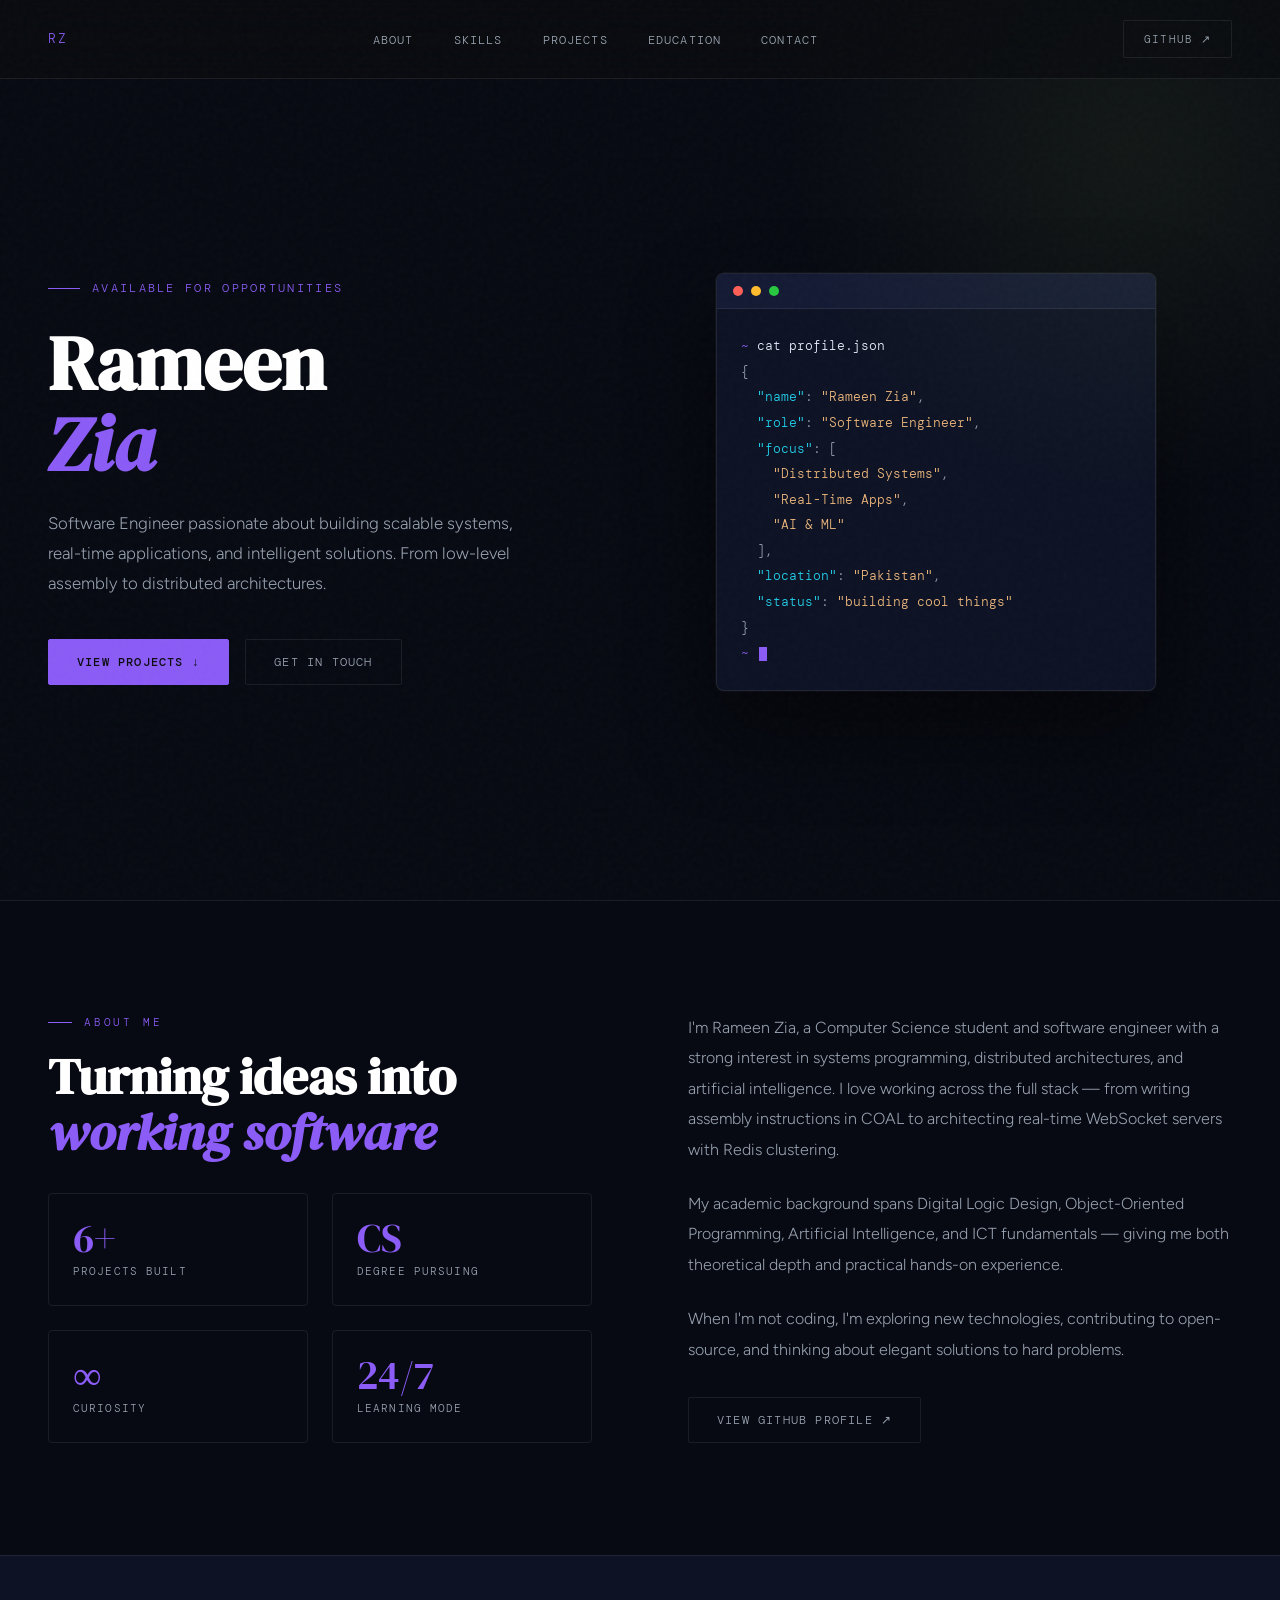
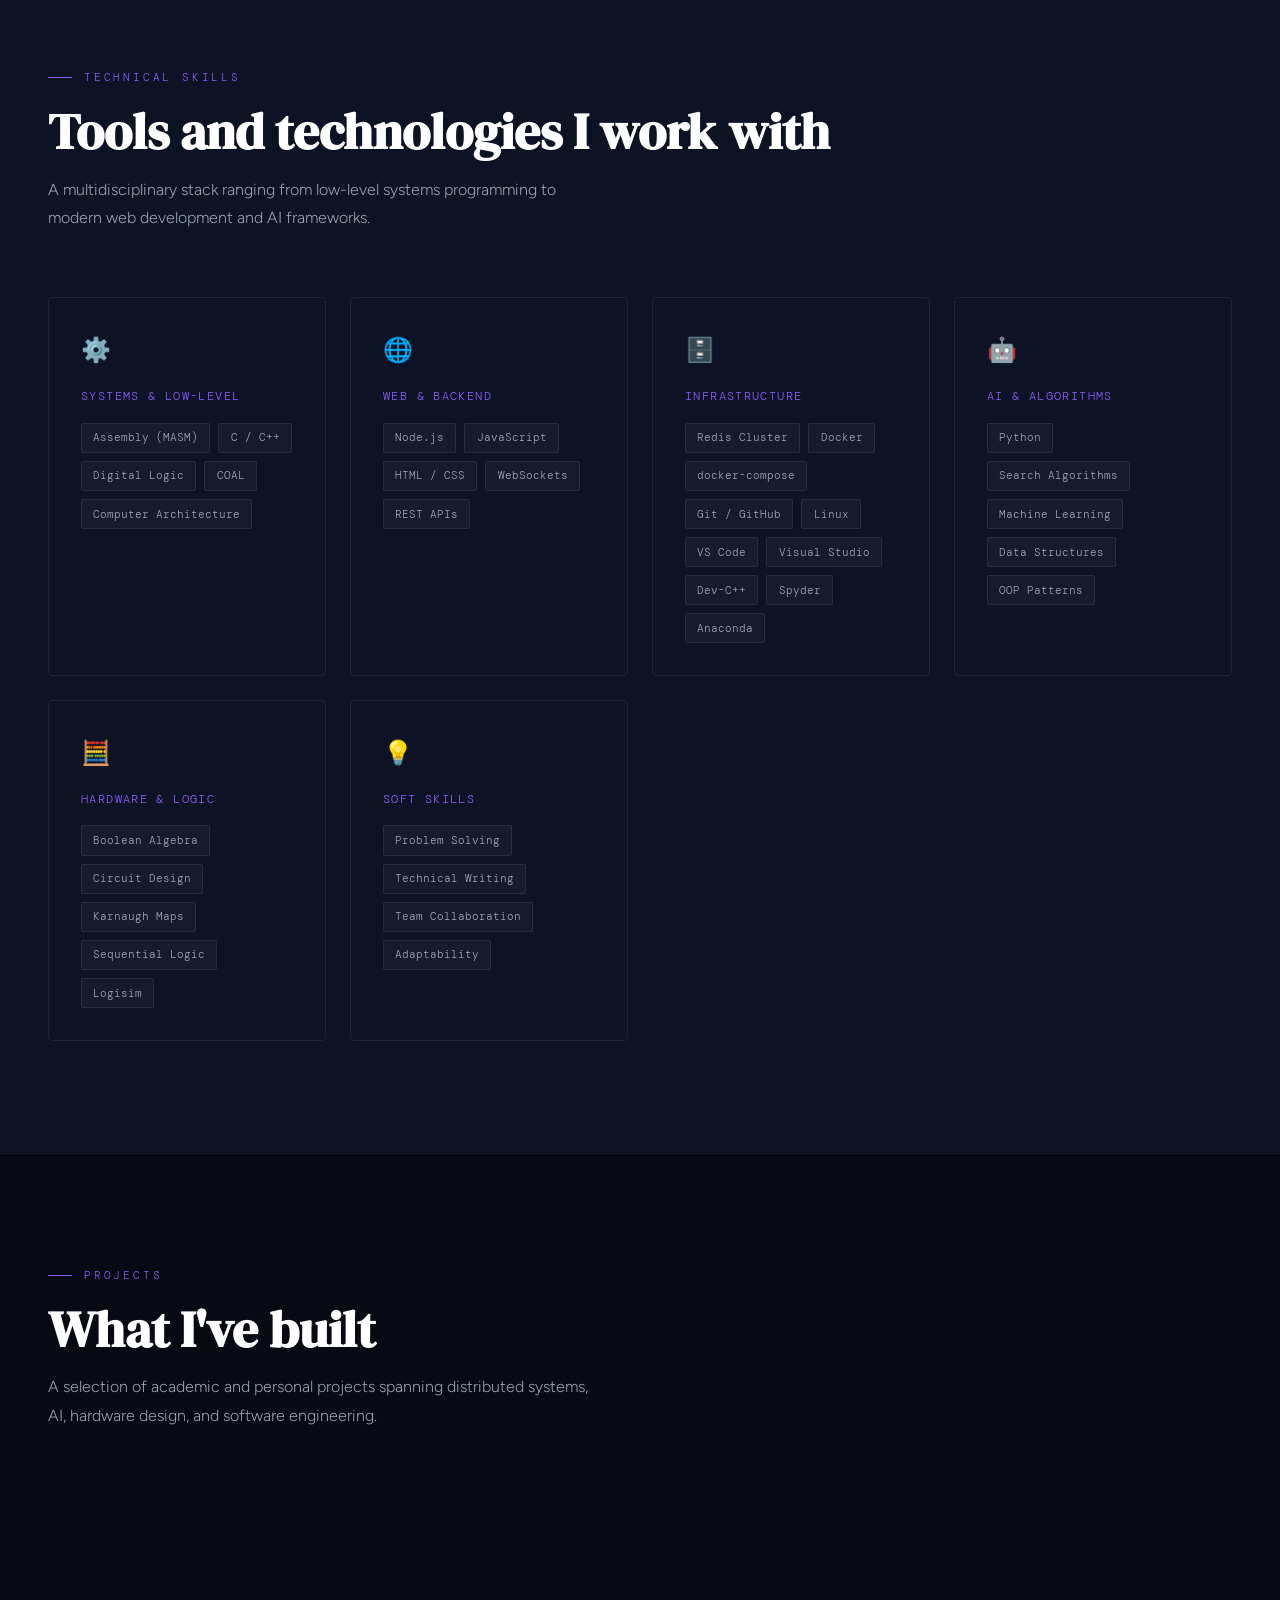
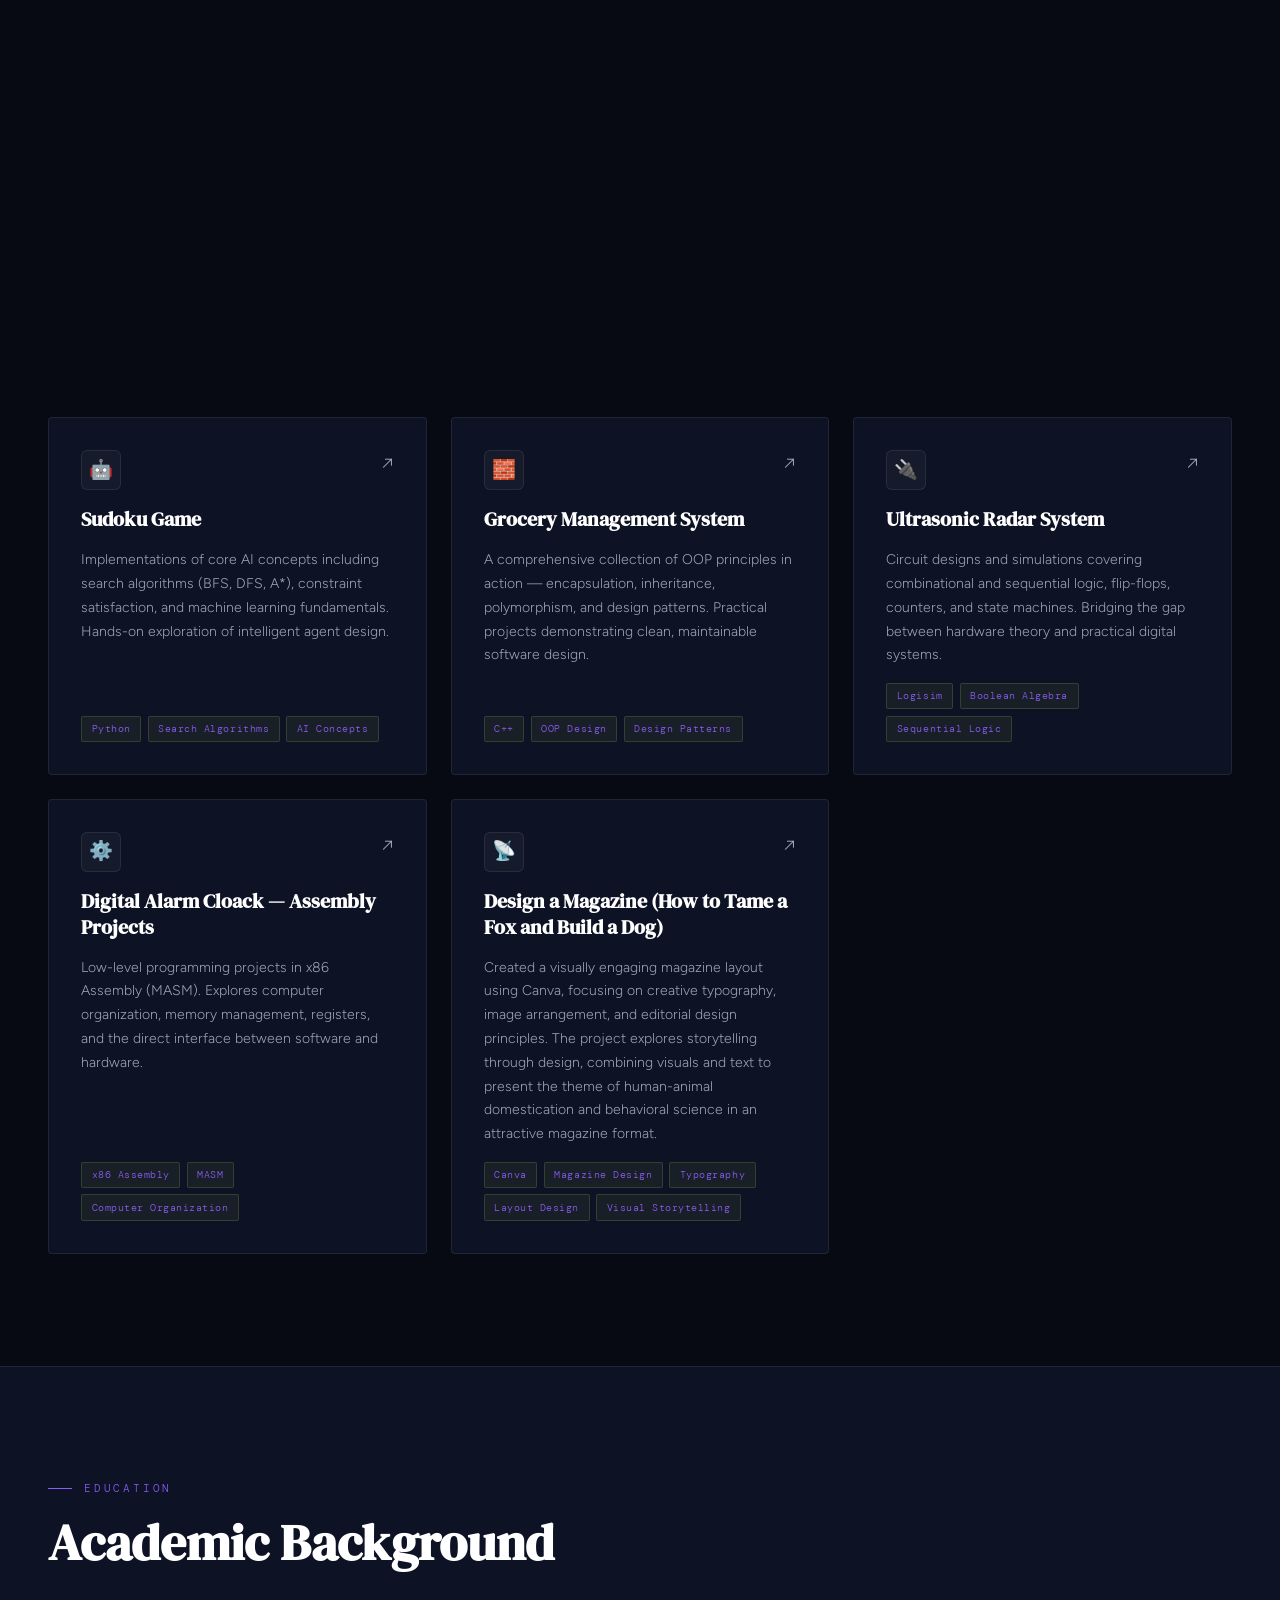
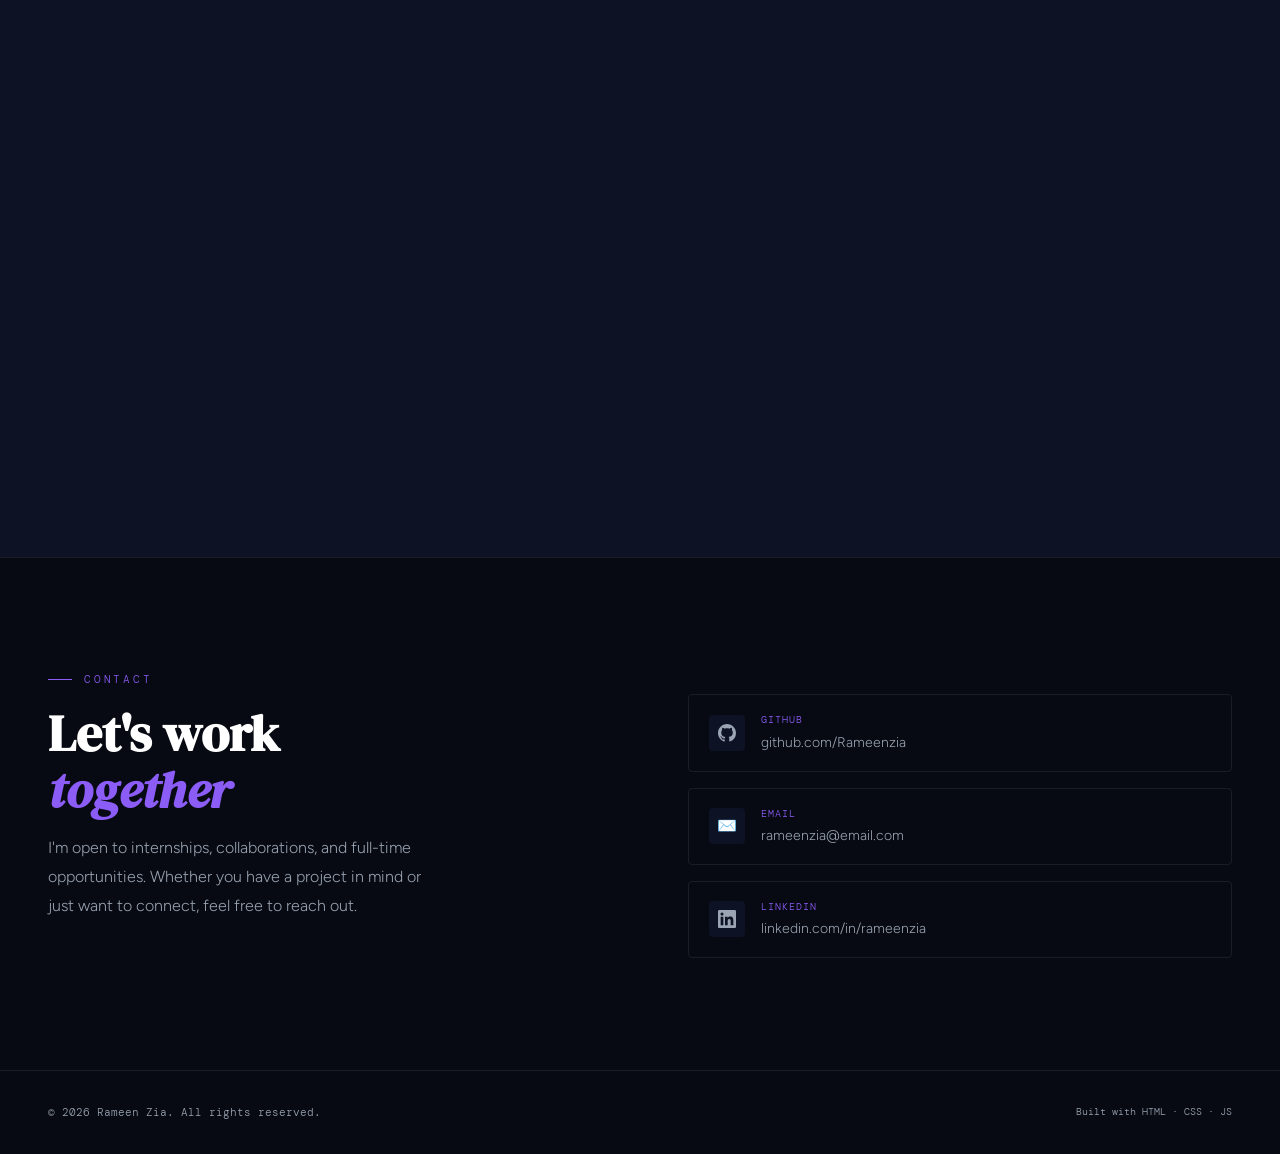
==== index.html @ 2bd16d05 "initial commit" ====
<!DOCTYPE html>
<html lang="en">
<head>
<meta charset="UTF-8" />
<meta name="viewport" content="width=device-width, initial-scale=1.0" />
<title>Rameen Zia — Portfolio</title>
<link rel="preconnect" href="https://fonts.googleapis.com" />
<link href="https://fonts.googleapis.com/css2?family=DM+Serif+Display:ital@0;1&family=DM+Mono:wght@300;400;500&family=Figtree:wght@300;400;500;600&display=swap" rel="stylesheet" />
<link rel="stylesheet" href="style.css" />
</head>
<body>

<!-- NAV -->
<nav>
  <a href="#" class="nav-logo">RZ</a>
  <ul class="nav-links">
    <li><a href="#about">About</a></li>
    <li><a href="#skills">Skills</a></li>
    <li><a href="#projects">Projects</a></li>
    <li><a href="#education">Education</a></li>
    <li><a href="#contact">Contact</a></li>
  </ul>
  <a href="https://github.com/Rameenzia" target="_blank" class="btn btn-ghost" style="padding:0.55rem 1.25rem; font-size:0.68rem;">GitHub ↗</a>
</nav>

<!-- HERO -->
<section class="hero">
  <div class="hero-text fade-in">
    <div class="hero-tag">Available for opportunities</div>
    <h1>Rameen<br /><em>Zia</em></h1>
    <p class="hero-desc">
      Software Engineer passionate about building scalable systems, real-time applications, and intelligent solutions. From low-level assembly to distributed architectures.
    </p>
    <div class="hero-cta">
      <a href="#projects" class="btn btn-primary">View Projects ↓</a>
      <a href="#contact" class="btn btn-ghost">Get in Touch</a>
    </div>
  </div>

  <div class="hero-visual fade-in">
    <div class="terminal">
      <div class="terminal-bar">
        <div class="dot dot-r"></div>
        <div class="dot dot-y"></div>
        <div class="dot dot-g"></div>
      </div>
      <div class="terminal-body">
        <div><span class="t-prompt">~</span> <span class="t-cmd">cat profile.json</span></div>
        <div class="t-out">{</div>
        <div class="t-out">&nbsp;&nbsp;<span class="t-hi">"name"</span>: <span class="t-val">"Rameen Zia"</span>,</div>
        <div class="t-out">&nbsp;&nbsp;<span class="t-hi">"role"</span>: <span class="t-val">"Software Engineer"</span>,</div>
        <div class="t-out">&nbsp;&nbsp;<span class="t-hi">"focus"</span>: [</div>
        <div class="t-out">&nbsp;&nbsp;&nbsp;&nbsp;<span class="t-val">"Distributed Systems"</span>,</div>
        <div class="t-out">&nbsp;&nbsp;&nbsp;&nbsp;<span class="t-val">"Real-Time Apps"</span>,</div>
        <div class="t-out">&nbsp;&nbsp;&nbsp;&nbsp;<span class="t-val">"AI &amp; ML"</span></div>
        <div class="t-out">&nbsp;&nbsp;],</div>
        <div class="t-out">&nbsp;&nbsp;<span class="t-hi">"location"</span>: <span class="t-val">"Pakistan"</span>,</div>
        <div class="t-out">&nbsp;&nbsp;<span class="t-hi">"status"</span>: <span class="t-val">"building cool things"</span></div>
        <div class="t-out">}</div>
        <div><span class="t-prompt">~</span> <span class="cursor"></span></div>
      </div>
    </div>
  </div>
</section>

<!-- ABOUT -->
<section id="about">
  <div class="fade-in">
    <div class="section-label">About Me</div>
    <h2 class="section-title">Turning ideas into<br /><em style="font-style:italic; color:var(--accent)">working software</em></h2>
    <div class="about-stats">
      <div class="stat-card">
        <div class="stat-num">6+</div>
        <div class="stat-label">Projects Built</div>
      </div>
      <div class="stat-card">
        <div class="stat-num">CS</div>
        <div class="stat-label">Degree Pursuing</div>
      </div>
      <div class="stat-card">
        <div class="stat-num">∞</div>
        <div class="stat-label">Curiosity</div>
      </div>
      <div class="stat-card">
        <div class="stat-num">24/7</div>
        <div class="stat-label">Learning Mode</div>
      </div>
    </div>
  </div>

  <div class="about-right fade-in">
    <p>
      I'm Rameen Zia, a Computer Science student and software engineer with a strong interest in systems programming, distributed architectures, and artificial intelligence. I love working across the full stack — from writing assembly instructions in COAL to architecting real-time WebSocket servers with Redis clustering.
    </p>
    <p>
      My academic background spans Digital Logic Design, Object-Oriented Programming, Artificial Intelligence, and ICT fundamentals — giving me both theoretical depth and practical hands-on experience.
    </p>
    <p>
      When I'm not coding, I'm exploring new technologies, contributing to open-source, and thinking about elegant solutions to hard problems.
    </p>
    <a href="https://github.com/Rameenzia" target="_blank" class="btn btn-ghost" style="margin-top:0.5rem;">View GitHub Profile ↗</a>
  </div>
</section>

<!-- SKILLS -->
<section id="skills">
  <div class="section-label fade-in">Technical Skills</div>
  <h2 class="section-title fade-in">Tools and technologies I work with</h2>
  <p class="section-subtitle fade-in">A multidisciplinary stack ranging from low-level systems programming to modern web development and AI frameworks.</p>
  <div class="skills-grid">
    <div class="skill-group fade-in">
      <div class="skill-group-icon">⚙️</div>
      <div class="skill-group-name">Systems &amp; Low-Level</div>
      <div class="skill-tags">
        <span class="tag">Assembly (MASM)</span>
        <span class="tag">C / C++</span>
        <span class="tag">Digital Logic</span>
        <span class="tag">COAL</span>
        <span class="tag">Computer Architecture</span>
      </div>
    </div>
    <div class="skill-group fade-in">
      <div class="skill-group-icon">🌐</div>
      <div class="skill-group-name">Web &amp; Backend</div>
      <div class="skill-tags">
        <span class="tag">Node.js</span>
        <span class="tag">JavaScript</span>
        <span class="tag">HTML / CSS</span>
        <span class="tag">WebSockets</span>
        <span class="tag">REST APIs</span>
      </div>
    </div>
    <div class="skill-group fade-in">
      <div class="skill-group-icon">🗄️</div>
      <div class="skill-group-name">Infrastructure</div>
      <div class="skill-tags">
        <span class="tag">Redis Cluster</span>
        <span class="tag">Docker</span>
        <span class="tag">docker-compose</span>
        <span class="tag">Git / GitHub</span>
        <span class="tag">Linux</span>
        <span class="tag">VS Code</span>
        <span class="tag">Visual Studio</span>
        <span class="tag">Dev-C++</span>
        <span class="tag">Spyder</span>
        <span class="tag">Anaconda</span>
      </div>
    </div>
    <div class="skill-group fade-in">
      <div class="skill-group-icon">🤖</div>
      <div class="skill-group-name">AI &amp; Algorithms</div>
      <div class="skill-tags">
        <span class="tag">Python</span>
        <span class="tag">Search Algorithms</span>
        <span class="tag">Machine Learning</span>
        <span class="tag">Data Structures</span>
        <span class="tag">OOP Patterns</span>
      </div>
    </div>
    <div class="skill-group fade-in">
      <div class="skill-group-icon">🧮</div>
      <div class="skill-group-name">Hardware &amp; Logic</div>
      <div class="skill-tags">
        <span class="tag">Boolean Algebra</span>
        <span class="tag">Circuit Design</span>
        <span class="tag">Karnaugh Maps</span>
        <span class="tag">Sequential Logic</span>
        <span class="tag">Logisim</span>
      </div>
    </div>
    <div class="skill-group fade-in">
      <div class="skill-group-icon">💡</div>
      <div class="skill-group-name">Soft Skills</div>
      <div class="skill-tags">
        <span class="tag">Problem Solving</span>
        <span class="tag">Technical Writing</span>
        <span class="tag">Team Collaboration</span>
        <span class="tag">Adaptability</span>
      </div>
    </div>
  </div>
</section>

<!-- PROJECTS -->
<section id="projects">
  <div class="section-label fade-in">Projects</div>
  <h2 class="section-title fade-in">What I've built</h2>
  <p class="section-subtitle fade-in">A selection of academic and personal projects spanning distributed systems, AI, hardware design, and software engineering.</p>

  <div class="projects-grid">

    <!-- FEATURED -->
    <a class="project-featured fade-in" href="https://github.com/Rameenzia/Real-Time-Chat-Application-using-WebSockets-Redis-Cluster" target="_blank">
      <div class="featured-content">
        <span class="featured-badge">⭐ Featured Project</span>
        <h3 class="featured-title">Real-Time Chat Application</h3>
        <p class="featured-desc">A production-grade chat application leveraging WebSockets for real-time bidirectional communication and a Redis Cluster for horizontal scalability and message pub/sub across distributed nodes. Containerized with Docker Compose for seamless deployment.</p>
        <div class="project-tech" style="margin-top:1rem;">
          <span class="tech-tag">Node.js</span>
          <span class="tech-tag">WebSockets</span>
          <span class="tech-tag">Redis Cluster</span>
          <span class="tech-tag">Docker</span>
          <span class="tech-tag">HTML/CSS/JS</span>
        </div>
        <div style="margin-top:1.5rem; font-family:var(--mono); font-size:0.72rem; color:var(--accent);">View on GitHub ↗</div>
      </div>
      <div class="featured-visual">
        <div class="featured-diagram">
          <div class="fd-node green">Client A</div>
          <div class="fd-arrow">↕ WS</div>
          <div class="fd-node">Node.js Server 1</div>
          <div class="fd-arrow">↔ pub/sub</div>
          <div class="fd-node teal">Redis Cluster</div>
          <div class="fd-arrow">↔ pub/sub</div>
          <div class="fd-node">Node.js Server 2</div>
          <div class="fd-arrow">↕ WS</div>
          <div class="fd-node green">Client B</div>
        </div>
      </div>
    </a>

    <!-- CARD: AI -->
    <a class="project-card fade-in" href="https://github.com/Rameenzia/Artificial-Intelligence" target="_blank">
      <div class="project-header">
        <div class="project-icon">🤖</div>
        <div class="project-arrow">↗</div>
      </div>
      <h3 class="project-title">Sudoku Game</h3>
      <p class="project-desc">Implementations of core AI concepts including search algorithms (BFS, DFS, A*), constraint satisfaction, and machine learning fundamentals. Hands-on exploration of intelligent agent design.</p>
      <div class="project-tech">
        <span class="tech-tag">Python</span>
        <span class="tech-tag">Search Algorithms</span>
        <span class="tech-tag">AI Concepts</span>
      </div>
    </a>

    <!-- CARD: OOP -->
    <a class="project-card fade-in" href="https://github.com/Rameenzia/OOP" target="_blank">
      <div class="project-header">
        <div class="project-icon">🧱</div>
        <div class="project-arrow">↗</div>
      </div>
      <h3 class="project-title">Grocery Management System</h3>
      <p class="project-desc">A comprehensive collection of OOP principles in action — encapsulation, inheritance, polymorphism, and design patterns. Practical projects demonstrating clean, maintainable software design.</p>
      <div class="project-tech">
        <span class="tech-tag">C++</span>
        <span class="tech-tag">OOP Design</span>
        <span class="tech-tag">Design Patterns</span>
      </div>
    </a>

    <!-- CARD: DLD -->
    <a class="project-card fade-in" href="https://github.com/Rameenzia/DLD-Digital-Logic-Design-" target="_blank">
      <div class="project-header">
        <div class="project-icon">🔌</div>
        <div class="project-arrow">↗</div>
      </div>
      <h3 class="project-title">Ultrasonic Radar System</h3>
      <p class="project-desc">Circuit designs and simulations covering combinational and sequential logic, flip-flops, counters, and state machines. Bridging the gap between hardware theory and practical digital systems.</p>
      <div class="project-tech">
        <span class="tech-tag">Logisim</span>
        <span class="tech-tag">Boolean Algebra</span>
        <span class="tech-tag">Sequential Logic</span>
      </div>
    </a>

    <!-- CARD: COAL -->
    <a class="project-card fade-in" href="https://github.com/Rameenzia/COAL" target="_blank">
      <div class="project-header">
        <div class="project-icon">⚙️</div>
        <div class="project-arrow">↗</div>
      </div>
      <h3 class="project-title">Digital Alarm Cloack — Assembly Projects</h3>
      <p class="project-desc">Low-level programming projects in x86 Assembly (MASM). Explores computer organization, memory management, registers, and the direct interface between software and hardware.</p>
      <div class="project-tech">
        <span class="tech-tag">x86 Assembly</span>
        <span class="tech-tag">MASM</span>
        <span class="tech-tag">Computer Organization</span>
      </div>
    </a>

    <!-- CARD: ICT -->
    <a class="project-card fade-in" href="https://github.com/Rameenzia/ICT" target="_blank">
      <div class="project-header">
        <div class="project-icon">📡</div>
        <div class="project-arrow">↗</div>
      </div>
      <h3 class="project-title">Design a Magazine (How to Tame a Fox and Build a Dog)</h3>

<p class="project-desc">
Created a visually engaging magazine layout using Canva, focusing on creative typography, image arrangement, and editorial design principles. The project explores storytelling through design, combining visuals and text to present the theme of human-animal domestication and behavioral science in an attractive magazine format.
</p>

<div class="project-tech">
  <span class="tech-tag">Canva</span>
  <span class="tech-tag">Magazine Design</span>
  <span class="tech-tag">Typography</span>
  <span class="tech-tag">Layout Design</span>
  <span class="tech-tag">Visual Storytelling</span>
</div>
    </a>

  </div>
</section>

<!-- EDUCATION -->
<section id="education">
  <div class="section-label fade-in">Education</div>
  <h2 class="section-title fade-in">Academic Background</h2>
  <p class="section-subtitle fade-in">Building a strong foundation in computer science theory and practice.</p>

  <div class="edu-timeline fade-in">
    <div class="edu-item">
      <div class="edu-date">2023 — Present</div>

<div class="edu-degree">Bachelor of Science in Computer Science</div>

<div class="edu-school">Fatima Jinnah Women University, Rawalpindi, Pakistan</div>

<div class="edu-desc">
Currently pursuing a degree focused on core computer science areas including programming, data structures, algorithms, databases, and software engineering fundamentals.
</div>
    </div>
    <div class="edu-item">
      <div class="edu-date">Certifications &amp; Self-Learning</div>
      <div class="edu-degree">Continuous Learning</div>
      <div class="edu-school">Online Platforms &amp; Open Source</div>
      <div class="edu-desc">
In addition to academic studies, I apply my learning through practical projects in web development, Docker-based applications, and introductory AI/ML concepts. This combination of theory and practice helps me build a strong foundation in software development.      </div>
    </div>
  </div>
</section>

<!-- CONTACT -->
<section id="contact">
  <div class="contact-grid">
    <div class="fade-in">
      <div class="section-label">Contact</div>
      <h2 class="section-title">Let's work<br /><em style="font-style:italic; color:var(--accent)">together</em></h2>
      <p style="color:var(--muted); line-height:1.8; margin-top:1rem; max-width:400px;">
        I'm open to internships, collaborations, and full-time opportunities. Whether you have a project in mind or just want to connect, feel free to reach out.
      </p>
    </div>
    <div class="fade-in">
      <div class="contact-links">
        <a href="https://github.com/Rameenzia" target="_blank" class="contact-link">
          <div class="contact-link-icon">
            <svg width="18" height="18" viewBox="0 0 24 24" fill="currentColor"><path d="M12 0C5.37 0 0 5.37 0 12c0 5.31 3.435 9.795 8.205 11.385.6.105.825-.255.825-.57 0-.285-.015-1.23-.015-2.235-3.015.555-3.795-.735-4.035-1.41-.135-.345-.72-1.41-1.23-1.695-.42-.225-1.02-.78-.015-.795.945-.015 1.62.87 1.845 1.23 1.08 1.815 2.805 1.305 3.495.99.105-.78.42-1.305.765-1.605-2.67-.3-5.46-1.335-5.46-5.925 0-1.305.465-2.385 1.23-3.225-.12-.3-.54-1.53.12-3.18 0 0 1.005-.315 3.3 1.23.96-.27 1.98-.405 3-.405s2.04.135 3 .405c2.295-1.56 3.3-1.23 3.3-1.23.66 1.65.24 2.88.12 3.18.765.84 1.23 1.905 1.23 3.225 0 4.605-2.805 5.625-5.475 5.925.435.375.81 1.095.81 2.22 0 1.605-.015 2.895-.015 3.3 0 .315.225.69.825.57A12.02 12.02 0 0024 12c0-6.63-5.37-12-12-12z"/></svg>
          </div>
          <div>
            <div class="contact-link-label">GitHub</div>
            <div>github.com/Rameenzia</div>
          </div>
        </a>
        <a href="mailto:rameenzia509@email.com" class="contact-link">
          <div class="contact-link-icon">✉️</div>
          <div>
            <div class="contact-link-label">Email</div>
            <div>rameenzia@email.com</div>
          </div>
        </a>
        <a href="https://linkedin.com/in/rameenzia" target="_blank" class="contact-link">
          <div class="contact-link-icon">
            <svg width="18" height="18" viewBox="0 0 24 24" fill="currentColor"><path d="M20.447 20.452h-3.554v-5.569c0-1.328-.027-3.037-1.852-3.037-1.853 0-2.136 1.445-2.136 2.939v5.667H9.351V9h3.414v1.561h.046c.477-.9 1.637-1.85 3.37-1.85 3.601 0 4.267 2.37 4.267 5.455v6.286zM5.337 7.433a2.062 2.062 0 01-2.063-2.065 2.064 2.064 0 112.063 2.065zm1.782 13.019H3.555V9h3.564v11.452zM22.225 0H1.771C.792 0 0 .774 0 1.729v20.542C0 23.227.792 24 1.771 24h20.451C23.2 24 24 23.227 24 22.271V1.729C24 .774 23.2 0 22.222 0h.003z"/></svg>
          </div>
          <div>
            <div class="contact-link-label">LinkedIn</div>
            <div>linkedin.com/in/rameenzia</div>
          </div>
        </a>
      </div>
    </div>
  </div>
</section>

<!-- FOOTER -->
<footer>
  <div>© 2026 Rameen Zia. All rights reserved.</div>
  <div style="font-family:var(--mono); font-size:0.65rem; color:var(--muted);">Built with HTML · CSS · JS</div>
</footer>

<script src="script.js"></script>
</body>
</html>
---- style.css ----
*, *::before, *::after { box-sizing: border-box; margin: 0; padding: 0; }

:root {
  --bg: #070A12;
  --bg2: #0D1224;
  --bg3: #141A33;
  --line: rgba(255,255,255,0.08);
  --accent: #8B5CF6;
  --accent2: #22D3EE;
  --text: #EAF0FF;
  --muted: #9AA4B2;
  --serif: 'DM Serif Display', Georgia, serif;
  --mono: 'DM Mono', monospace;
  --sans: 'Figtree', sans-serif;
}

html { scroll-behavior: smooth; }

body {
  background: var(--bg);
  color: var(--text);
  font-family: var(--sans);
  font-weight: 300;
  line-height: 1.7;
  overflow-x: hidden;
}

/* ── NOISE OVERLAY ── */
body::before {
  content: '';
  position: fixed;
  inset: 0;
  background-image: url("data:image/svg+xml,%3Csvg viewBox='0 0 200 200' xmlns='http://www.w3.org/2000/svg'%3E%3Cfilter id='n'%3E%3CfeTurbulence type='fractalNoise' baseFrequency='0.9' numOctaves='4' stitchTiles='stitch'/%3E%3C/filter%3E%3Crect width='100%25' height='100%25' filter='url(%23n)' opacity='1'/%3E%3C/svg%3E");
  opacity: 0.025;
  pointer-events: none;
  z-index: 9999;
}

/* ── NAV ── */
nav {
  position: fixed;
  top: 0; left: 0; right: 0;
  z-index: 100;
  display: flex;
  align-items: center;
  justify-content: space-between;
  padding: 1.25rem 3rem;
  border-bottom: 1px solid var(--line);
  backdrop-filter: blur(20px);
  background: rgba(11,12,15,0.7);
}

.nav-logo {
  font-family: var(--mono);
  font-size: 0.8rem;
  color: var(--accent);
  letter-spacing: 0.15em;
  text-transform: uppercase;
  text-decoration: none;
}

.nav-links {
  display: flex;
  gap: 2.5rem;
  list-style: none;
}

.nav-links a {
  font-family: var(--mono);
  font-size: 0.72rem;
  color: var(--muted);
  text-decoration: none;
  letter-spacing: 0.1em;
  text-transform: uppercase;
  transition: color 0.2s;
}

.nav-links a:hover { color: var(--text); }

/* ── HERO ── */
.hero {
  min-height: 100vh;
  display: grid;
  grid-template-columns: 1fr 1fr;
  align-items: center;
  padding: 8rem 3rem 4rem;
  position: relative;
  overflow: hidden;
}

.hero::after {
  content: '';
  position: absolute;
  top: -200px; right: -200px;
  width: 700px; height: 700px;
  background: radial-gradient(circle, rgba(200,245,90,0.06) 0%, transparent 70%);
  pointer-events: none;
}

.hero-text { position: relative; z-index: 1; }

.hero-tag {
  font-family: var(--mono);
  font-size: 0.72rem;
  color: var(--accent);
  letter-spacing: 0.2em;
  text-transform: uppercase;
  margin-bottom: 1.5rem;
  display: flex;
  align-items: center;
  gap: 0.75rem;
}

.hero-tag::before {
  content: '';
  display: inline-block;
  width: 2rem;
  height: 1px;
  background: var(--accent);
}

.hero h1 {
  font-family: var(--serif);
  font-size: clamp(3rem, 6vw, 5.5rem);
  line-height: 1.05;
  color: #fff;
  margin-bottom: 1.5rem;
}

.hero h1 em {
  font-style: italic;
  color: var(--accent);
}

.hero-desc {
  font-size: 1.05rem;
  color: var(--muted);
  max-width: 480px;
  margin-bottom: 2.5rem;
  line-height: 1.8;
}

.hero-cta {
  display: flex;
  gap: 1rem;
  flex-wrap: wrap;
}

.btn {
  display: inline-flex;
  align-items: center;
  gap: 0.5rem;
  padding: 0.75rem 1.75rem;
  border-radius: 2px;
  font-family: var(--mono);
  font-size: 0.75rem;
  letter-spacing: 0.1em;
  text-transform: uppercase;
  text-decoration: none;
  transition: all 0.2s;
  cursor: pointer;
}

.btn-primary {
  background: var(--accent);
  color: #0b0c0f;
  border: 1px solid var(--accent);
  font-weight: 500;
}

.btn-primary:hover {
  background: transparent;
  color: var(--accent);
}

.btn-ghost {
  background: transparent;
  color: var(--muted);
  border: 1px solid var(--line);
}

.btn-ghost:hover {
  border-color: var(--muted);
  color: var(--text);
}

.hero-visual {
  display: flex;
  justify-content: center;
  align-items: center;
  position: relative;
}

/* Terminal */
.terminal {
  width: 100%;
  max-width: 440px;
  background: var(--bg2);
  border: 1px solid var(--line);
  border-radius: 8px;
  overflow: hidden;
  box-shadow: 0 40px 80px rgba(0,0,0,0.5), 0 0 0 1px rgba(255,255,255,0.04);
}

.terminal-bar {
  background: var(--bg3);
  padding: 0.75rem 1rem;
  display: flex;
  align-items: center;
  gap: 0.5rem;
  border-bottom: 1px solid var(--line);
}

.dot { width: 10px; height: 10px; border-radius: 50%; }
.dot-r { background: #ff5f57; }
.dot-y { background: #febc2e; }
.dot-g { background: #28c840; }

.terminal-body {
  padding: 1.5rem;
  font-family: var(--mono);
  font-size: 0.8rem;
  line-height: 2;
}

.t-prompt { color: var(--accent); }
.t-cmd { color: var(--text); }
.t-out { color: var(--muted); }
.t-hi { color: var(--accent2); }
.t-val { color: #f0b97d; }

.cursor {
  display: inline-block;
  width: 8px;
  height: 14px;
  background: var(--accent);
  animation: blink 1s step-end infinite;
  vertical-align: middle;
  margin-left: 2px;
}

@keyframes blink { 0%,100%{opacity:1} 50%{opacity:0} }

/* ── SECTIONS ── */
section { padding: 7rem 3rem; }

.section-label {
  font-family: var(--mono);
  font-size: 0.7rem;
  color: var(--accent);
  letter-spacing: 0.25em;
  text-transform: uppercase;
  margin-bottom: 1rem;
  display: flex;
  align-items: center;
  gap: 0.75rem;
}

.section-label::before {
  content: '';
  display: inline-block;
  width: 1.5rem;
  height: 1px;
  background: var(--accent);
}

.section-title {
  font-family: var(--serif);
  font-size: clamp(2rem, 4vw, 3.2rem);
  color: #fff;
  line-height: 1.1;
  margin-bottom: 1rem;
}

.section-subtitle {
  color: var(--muted);
  max-width: 560px;
  font-size: 1rem;
  line-height: 1.8;
  margin-bottom: 4rem;
}

.divider { width: 100%; height: 1px; background: var(--line); }

/* ── ABOUT ── */
#about {
  display: grid;
  grid-template-columns: 1fr 1fr;
  gap: 6rem;
  align-items: start;
  border-top: 1px solid var(--line);
}

.about-stats {
  display: grid;
  grid-template-columns: 1fr 1fr;
  gap: 1.5rem;
  margin-top: 2rem;
}

.stat-card {
  border: 1px solid var(--line);
  padding: 1.5rem;
  border-radius: 4px;
}

.stat-num {
  font-family: var(--serif);
  font-size: 2.5rem;
  color: var(--accent);
  line-height: 1;
  margin-bottom: 0.25rem;
}

.stat-label {
  font-family: var(--mono);
  font-size: 0.7rem;
  color: var(--muted);
  letter-spacing: 0.1em;
  text-transform: uppercase;
}

.about-right p {
  color: var(--muted);
  line-height: 1.9;
  margin-bottom: 1.5rem;
}

/* ── SKILLS ── */
#skills { border-top: 1px solid var(--line); background: var(--bg2); }

.skills-grid {
  display: grid;
  grid-template-columns: repeat(auto-fit, minmax(260px, 1fr));
  gap: 1.5rem;
}

.skill-group {
  border: 1px solid var(--line);
  border-radius: 4px;
  padding: 2rem;
  transition: border-color 0.2s;
}

.skill-group:hover { border-color: rgba(200,245,90,0.3); }

.skill-group-icon { font-size: 1.5rem; margin-bottom: 1rem; }

.skill-group-name {
  font-family: var(--mono);
  font-size: 0.72rem;
  color: var(--accent);
  letter-spacing: 0.12em;
  text-transform: uppercase;
  margin-bottom: 1rem;
}

.skill-tags { display: flex; flex-wrap: wrap; gap: 0.5rem; }

.tag {
  font-family: var(--mono);
  font-size: 0.68rem;
  padding: 0.3rem 0.7rem;
  border-radius: 2px;
  background: rgba(255,255,255,0.04);
  border: 1px solid var(--line);
  color: var(--muted);
}

/* ── PROJECTS ── */
#projects { border-top: 1px solid var(--line); }

.projects-grid {
  display: grid;
  grid-template-columns: repeat(auto-fill, minmax(340px, 1fr));
  gap: 1.5rem;
}

.project-card {
  background: var(--bg2);
  border: 1px solid var(--line);
  border-radius: 4px;
  padding: 2rem;
  text-decoration: none;
  display: flex;
  flex-direction: column;
  gap: 1rem;
  transition: all 0.25s;
  position: relative;
  overflow: hidden;
}

.project-card::before {
  content: '';
  position: absolute;
  inset: 0;
  background: linear-gradient(135deg, rgba(200,245,90,0.04) 0%, transparent 60%);
  opacity: 0;
  transition: opacity 0.25s;
}

.project-card:hover { border-color: rgba(200,245,90,0.25); transform: translateY(-3px); }
.project-card:hover::before { opacity: 1; }

.project-header {
  display: flex;
  justify-content: space-between;
  align-items: flex-start;
}

.project-icon {
  width: 40px; height: 40px;
  border-radius: 6px;
  display: flex;
  align-items: center;
  justify-content: center;
  font-size: 1.2rem;
  background: rgba(255,255,255,0.04);
  border: 1px solid var(--line);
}

.project-arrow {
  font-size: 1.1rem;
  color: var(--muted);
  transition: color 0.2s, transform 0.2s;
}

.project-card:hover .project-arrow {
  color: var(--accent);
  transform: translate(2px, -2px);
}

.project-title {
  font-family: var(--serif);
  font-size: 1.25rem;
  color: #fff;
  line-height: 1.3;
}

.project-desc {
  font-size: 0.875rem;
  color: var(--muted);
  line-height: 1.7;
  flex: 1;
}

.project-tech {
  display: flex;
  flex-wrap: wrap;
  gap: 0.4rem;
  margin-top: auto;
}

.tech-tag {
  font-family: var(--mono);
  font-size: 0.65rem;
  padding: 0.2rem 0.6rem;
  background: rgba(200,245,90,0.06);
  border: 1px solid rgba(200,245,90,0.15);
  color: var(--accent);
  border-radius: 2px;
  letter-spacing: 0.05em;
}

/* ── FEATURED PROJECT ── */
.project-featured {
  grid-column: 1 / -1;
  grid-row: 1;
  display: grid;
  grid-template-columns: 1fr 1fr;
  gap: 0;
  background: var(--bg2);
  border: 1px solid rgba(200,245,90,0.2);
  border-radius: 4px;
  overflow: hidden;
  text-decoration: none;
  transition: all 0.25s;
  position: relative;
}

.project-featured:hover { border-color: rgba(200,245,90,0.4); transform: translateY(-2px); }

.featured-content {
  padding: 3rem;
  display: flex;
  flex-direction: column;
  gap: 1rem;
}

.featured-badge {
  font-family: var(--mono);
  font-size: 0.65rem;
  color: var(--accent);
  letter-spacing: 0.2em;
  text-transform: uppercase;
  background: rgba(200,245,90,0.08);
  border: 1px solid rgba(200,245,90,0.2);
  padding: 0.25rem 0.75rem;
  border-radius: 2px;
  display: inline-block;
  align-self: flex-start;
}

.featured-title {
  font-family: var(--serif);
  font-size: 2rem;
  color: #fff;
  line-height: 1.2;
}

.featured-desc {
  color: var(--muted);
  line-height: 1.8;
  font-size: 0.95rem;
}

.featured-visual {
  background: var(--bg3);
  border-left: 1px solid var(--line);
  display: flex;
  align-items: center;
  justify-content: center;
  padding: 3rem;
  font-family: var(--mono);
  font-size: 0.78rem;
  color: var(--muted);
  line-height: 2;
}

.featured-diagram { width: 100%; }

.fd-node {
  background: var(--bg2);
  border: 1px solid var(--line);
  border-radius: 4px;
  padding: 0.5rem 1rem;
  text-align: center;
  margin: 0.5rem auto;
  width: fit-content;
  font-family: var(--mono);
  font-size: 0.72rem;
}

.fd-node.green { border-color: rgba(200,245,90,0.4); color: var(--accent); }
.fd-node.teal { border-color: rgba(90,245,192,0.4); color: var(--accent2); }

.fd-arrow { text-align: center; color: var(--muted); font-size: 0.9rem; }

.fd-row { display: flex; justify-content: center; gap: 1rem; }

/* ── EDUCATION ── */
#education { border-top: 1px solid var(--line); background: var(--bg2); }

.edu-timeline { position: relative; padding-left: 2rem; }

.edu-timeline::before {
  content: '';
  position: absolute;
  left: 0; top: 0.5rem; bottom: 0;
  width: 1px;
  background: var(--line);
}

.edu-item { position: relative; margin-bottom: 3rem; }

.edu-item::before {
  content: '';
  position: absolute;
  left: -2.35rem;
  top: 0.4rem;
  width: 8px; height: 8px;
  border-radius: 50%;
  background: var(--accent);
  border: 2px solid var(--bg2);
}

.edu-date {
  font-family: var(--mono);
  font-size: 0.68rem;
  color: var(--muted);
  letter-spacing: 0.1em;
  margin-bottom: 0.5rem;
}

.edu-degree {
  font-family: var(--serif);
  font-size: 1.35rem;
  color: #fff;
  margin-bottom: 0.25rem;
}

.edu-school { color: var(--accent); font-size: 0.9rem; margin-bottom: 0.5rem; }

.edu-desc { color: var(--muted); font-size: 0.875rem; line-height: 1.7; }

/* ── CONTACT ── */
#contact { border-top: 1px solid var(--line); }

.contact-grid {
  display: grid;
  grid-template-columns: 1fr 1fr;
  gap: 6rem;
  align-items: start;
}

.contact-links {
  display: flex;
  flex-direction: column;
  gap: 1rem;
  margin-top: 1.5rem;
}

.contact-link {
  display: flex;
  align-items: center;
  gap: 1rem;
  padding: 1rem 1.25rem;
  border: 1px solid var(--line);
  border-radius: 4px;
  text-decoration: none;
  color: var(--muted);
  font-size: 0.875rem;
  transition: all 0.2s;
}

.contact-link:hover {
  border-color: rgba(200,245,90,0.3);
  color: var(--text);
  background: rgba(200,245,90,0.03);
}

.contact-link-icon {
  width: 36px; height: 36px;
  border-radius: 4px;
  background: var(--bg2);
  display: flex;
  align-items: center;
  justify-content: center;
  font-size: 1rem;
  flex-shrink: 0;
}

.contact-link-label {
  font-family: var(--mono);
  font-size: 0.65rem;
  color: var(--accent);
  letter-spacing: 0.1em;
  text-transform: uppercase;
  margin-bottom: 0.1rem;
}

/* ── FOOTER ── */
footer {
  padding: 2rem 3rem;
  border-top: 1px solid var(--line);
  display: flex;
  justify-content: space-between;
  align-items: center;
  font-family: var(--mono);
  font-size: 0.7rem;
  color: var(--muted);
}

/* ── FADE IN ── */
.fade-in {
  opacity: 0;
  transform: translateY(20px);
  transition: opacity 0.7s ease, transform 0.7s ease;
}

.fade-in.visible {
  opacity: 1;
  transform: none;
}

/* ── RESPONSIVE ── */
@media (max-width: 900px) {
  nav { padding: 1rem 1.5rem; }
  .nav-links { gap: 1.5rem; }
  .hero { grid-template-columns: 1fr; padding: 7rem 1.5rem 4rem; }
  .hero-visual { display: none; }
  section { padding: 5rem 1.5rem; }
  #about { grid-template-columns: 1fr; gap: 3rem; }
  .contact-grid { grid-template-columns: 1fr; gap: 3rem; }
  .project-featured { grid-template-columns: 1fr; }
  .featured-visual { display: none; }
  footer { flex-direction: column; gap: 0.5rem; text-align: center; }
}

@media (max-width: 600px) {
  .nav-links { display: none; }
  .projects-grid { grid-template-columns: 1fr; }
  .about-stats { grid-template-columns: 1fr 1fr; }
}
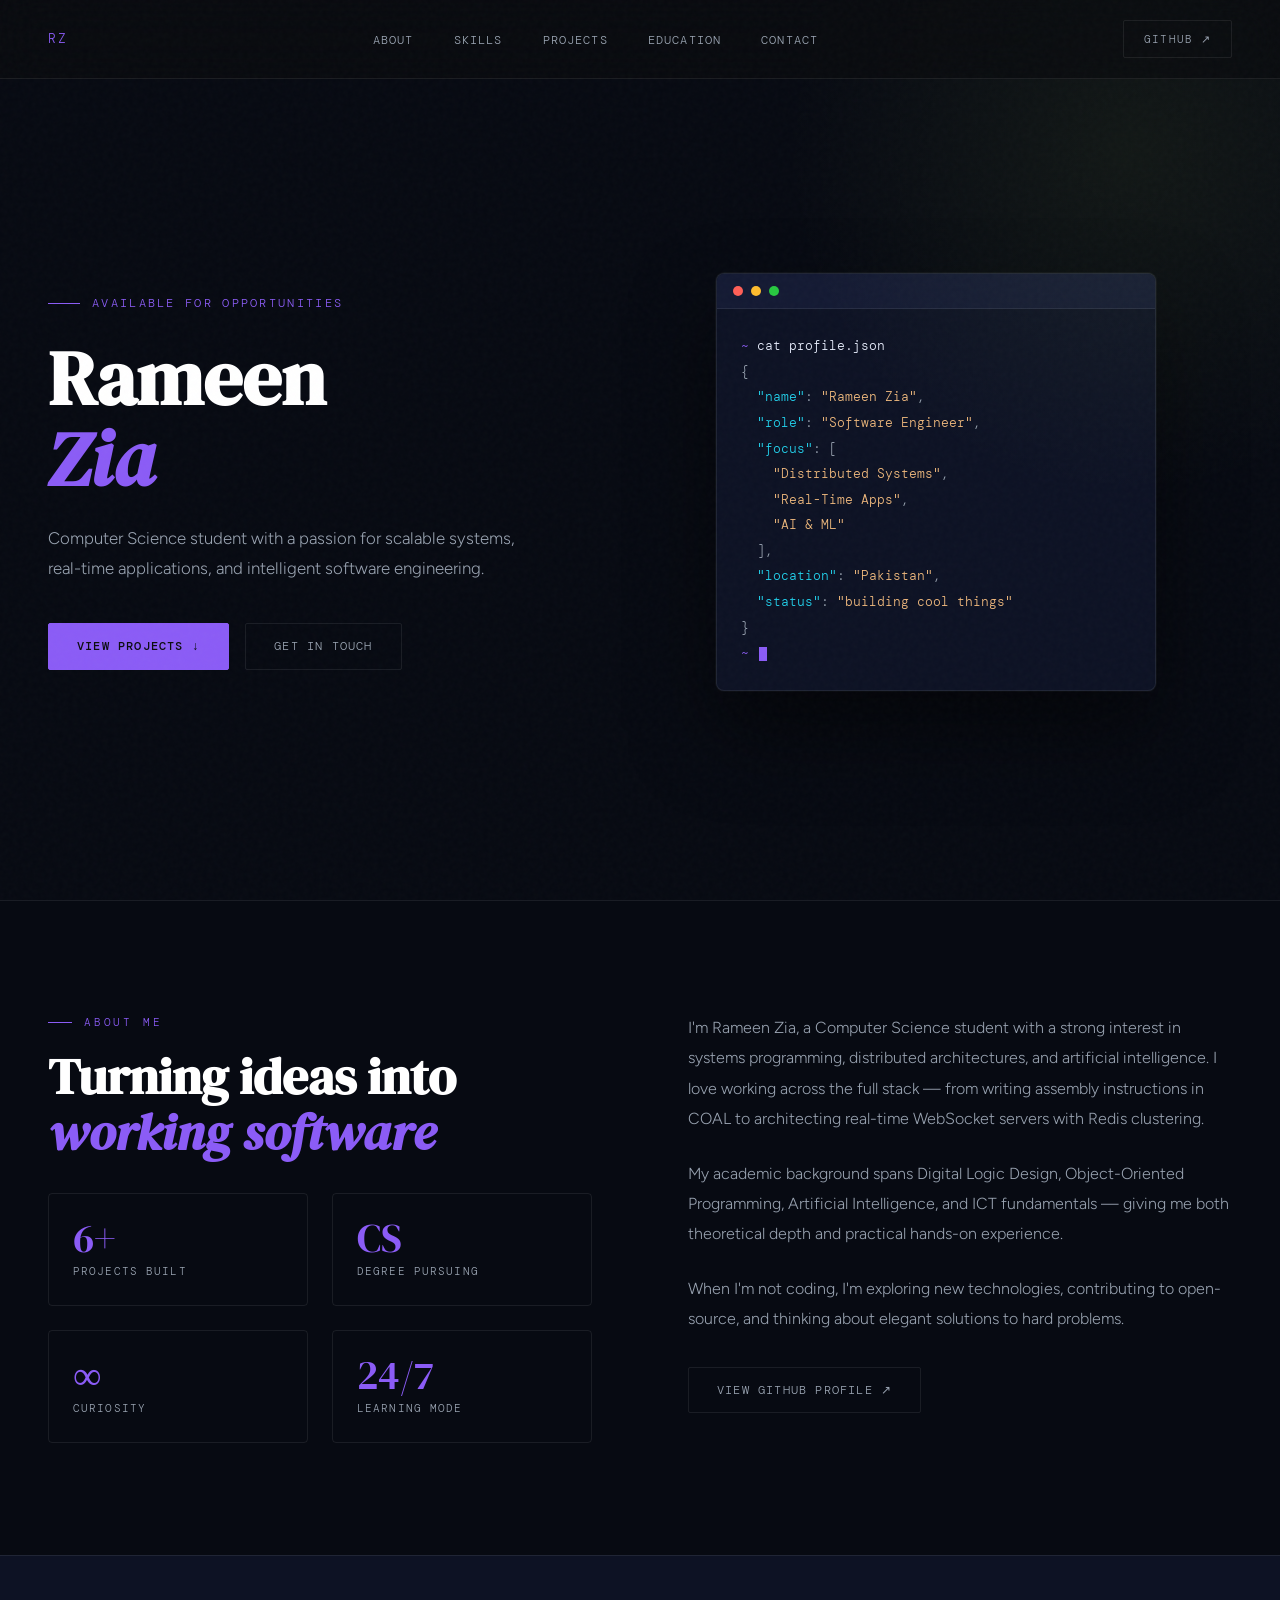
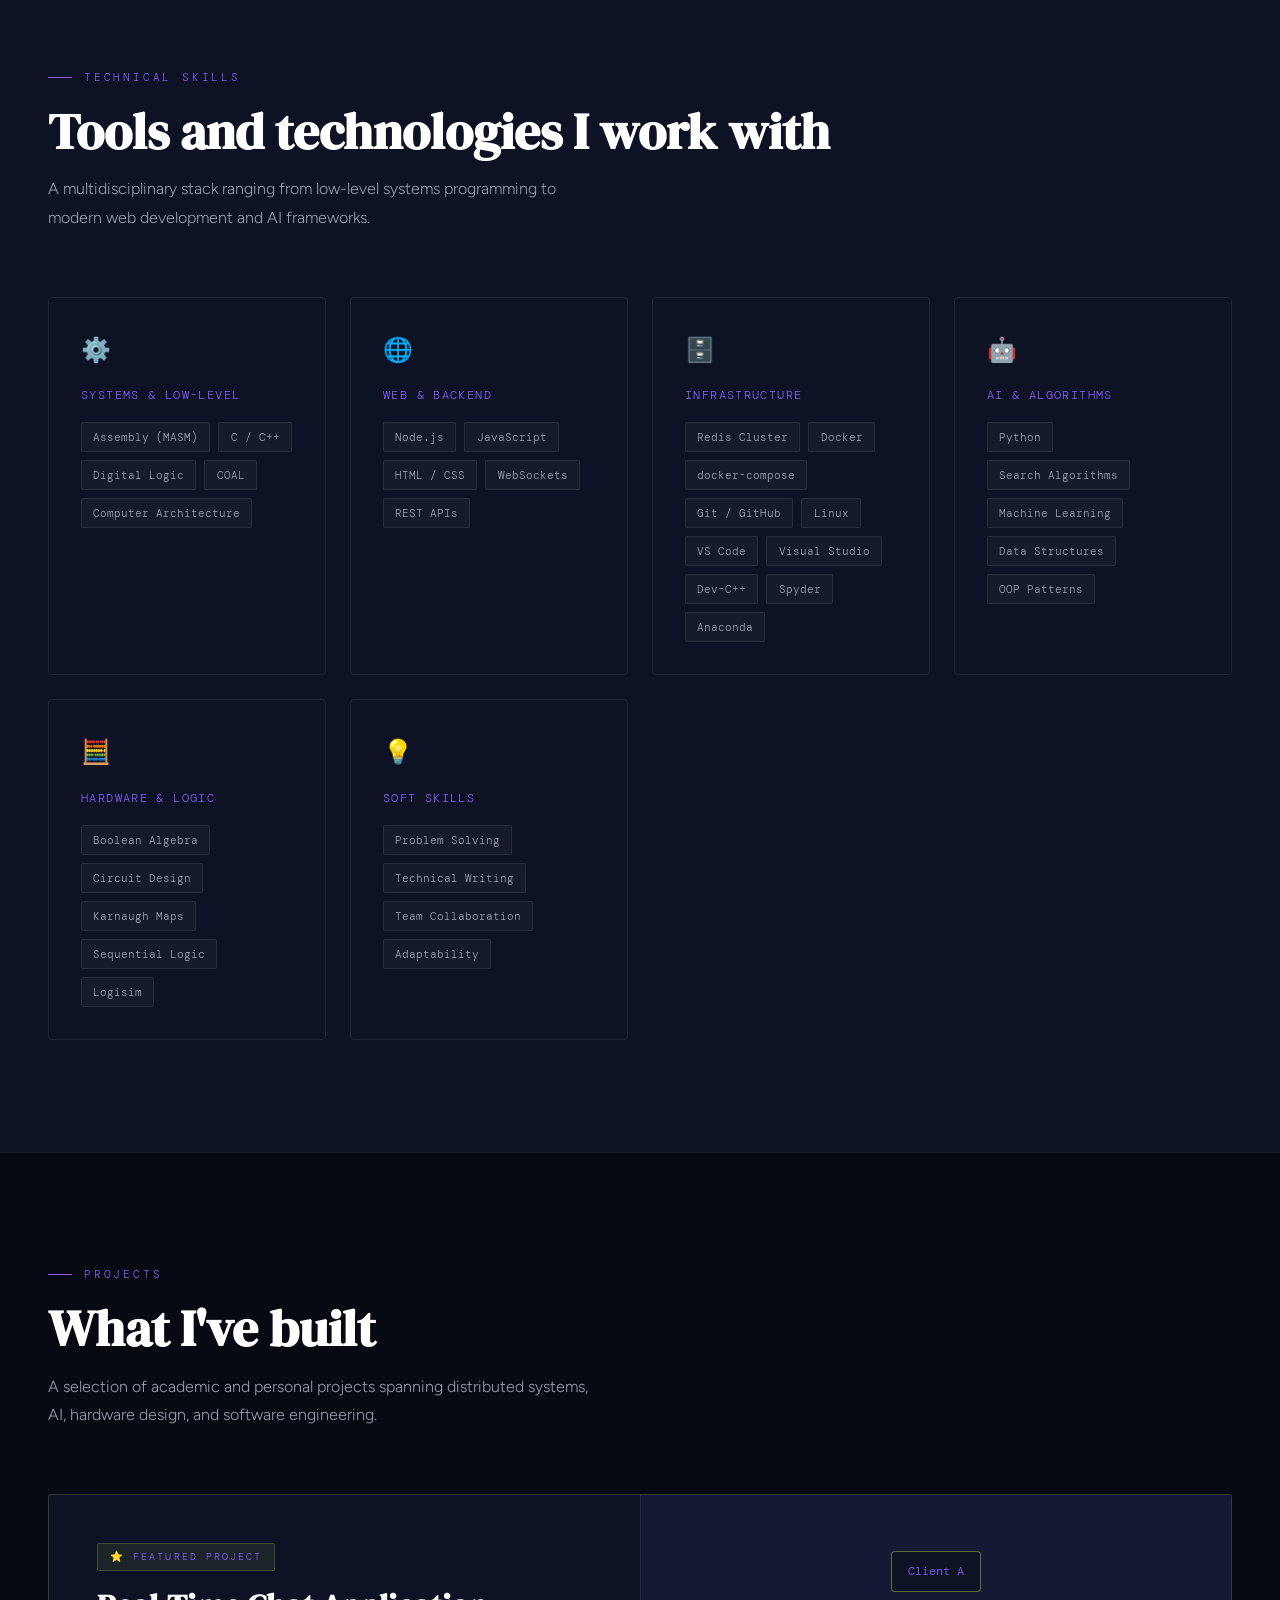
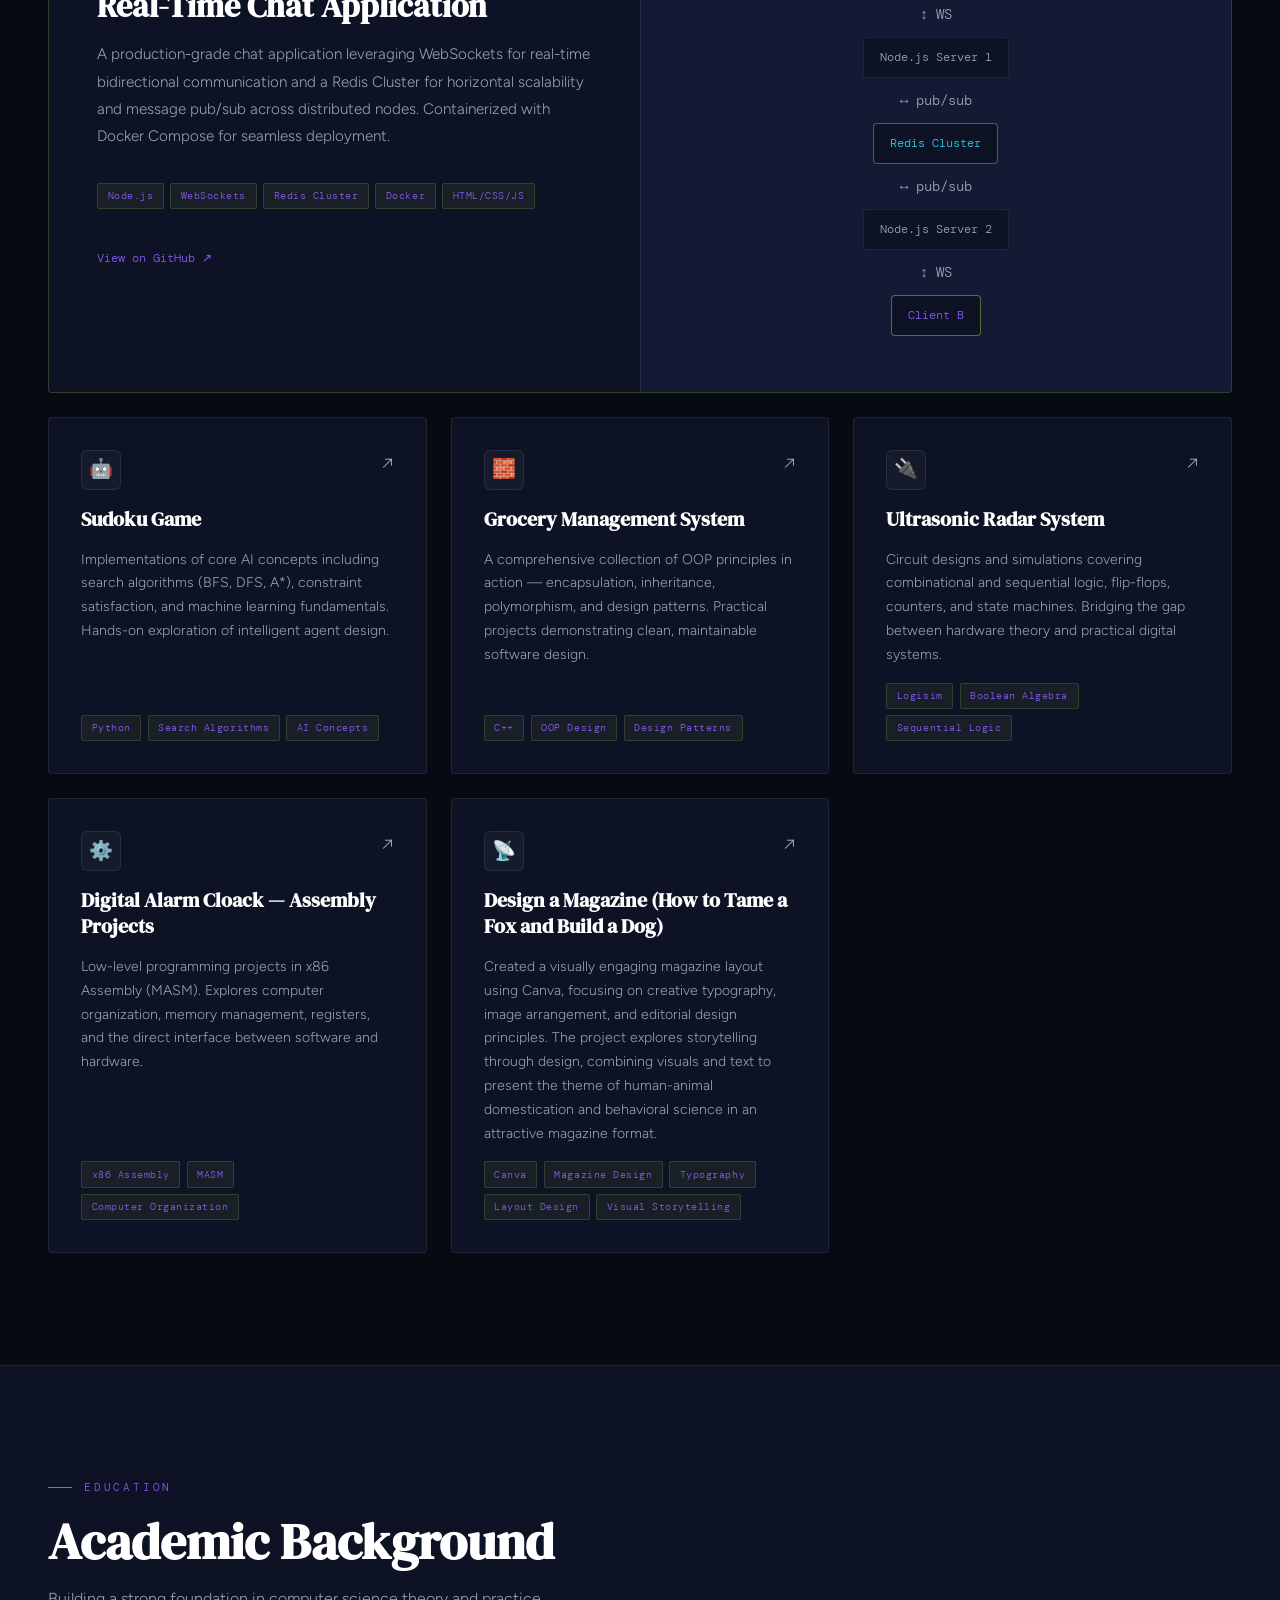
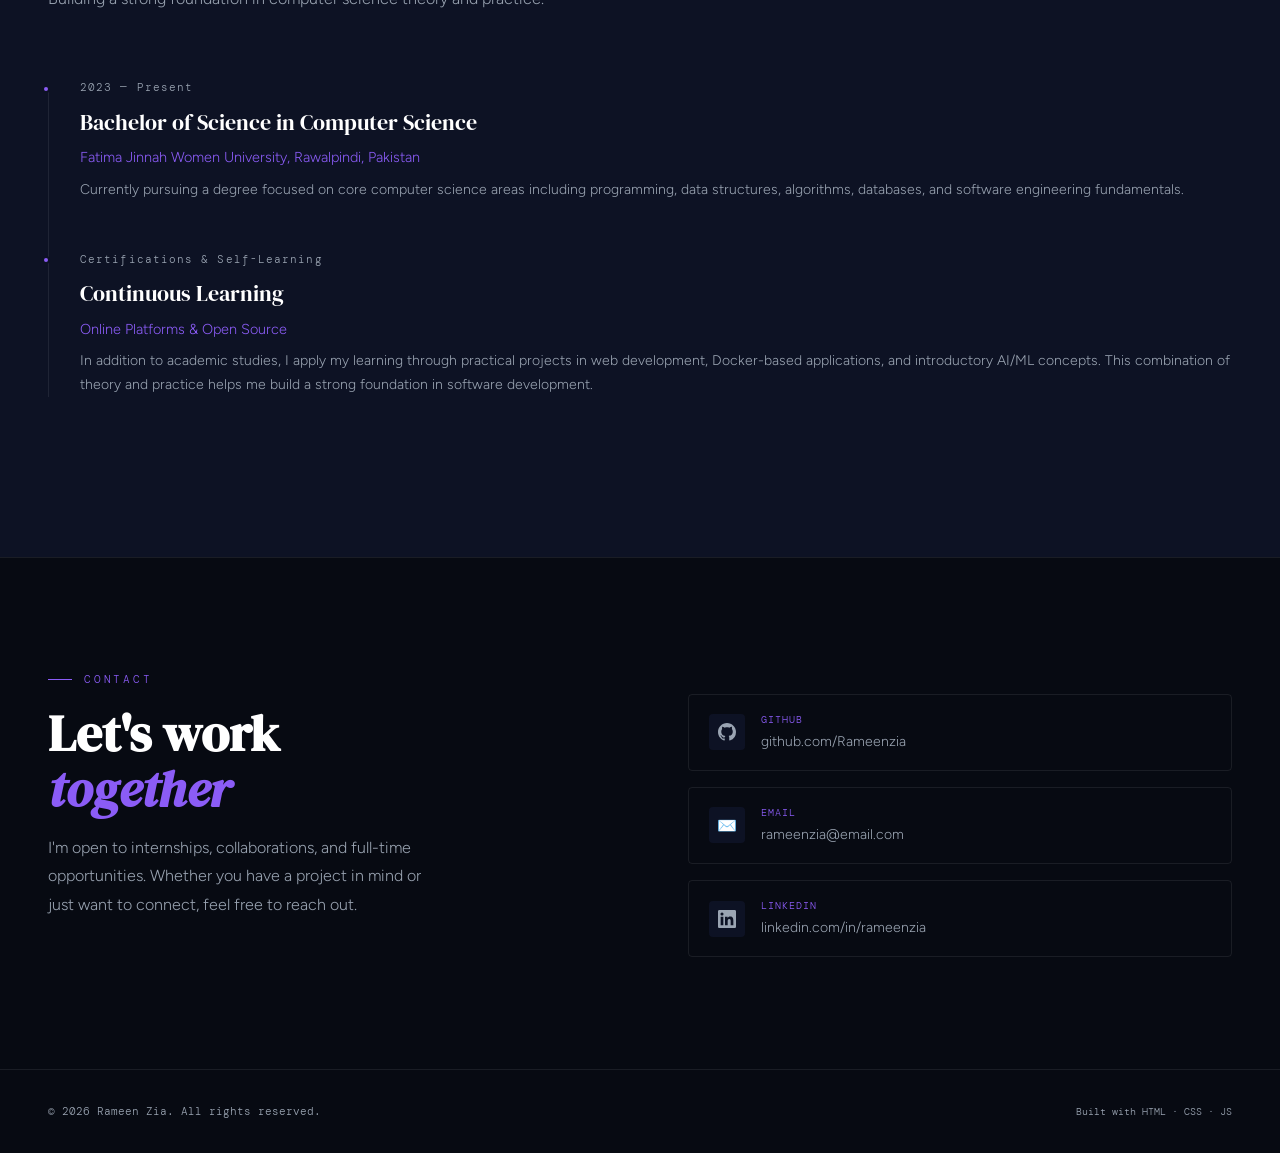
==== commit 0b5f4520: "Update index.html" ====
--- a/index.html
+++ b/index.html
@@ -29,7 +29,7 @@
     <div class="hero-tag">Available for opportunities</div>
     <h1>Rameen<br /><em>Zia</em></h1>
     <p class="hero-desc">
-      Software Engineer passionate about building scalable systems, real-time applications, and intelligent solutions. From low-level assembly to distributed architectures.
+      Computer Science student with a passion for scalable systems, real-time applications, and intelligent software engineering.
     </p>
     <div class="hero-cta">
       <a href="#projects" class="btn btn-primary">View Projects ↓</a>
@@ -90,7 +90,7 @@
 
   <div class="about-right fade-in">
     <p>
-      I'm Rameen Zia, a Computer Science student and software engineer with a strong interest in systems programming, distributed architectures, and artificial intelligence. I love working across the full stack — from writing assembly instructions in COAL to architecting real-time WebSocket servers with Redis clustering.
+      I'm Rameen Zia, a Computer Science student with a strong interest in systems programming, distributed architectures, and artificial intelligence. I love working across the full stack — from writing assembly instructions in COAL to architecting real-time WebSocket servers with Redis clustering.
     </p>
     <p>
       My academic background spans Digital Logic Design, Object-Oriented Programming, Artificial Intelligence, and ICT fundamentals — giving me both theoretical depth and practical hands-on experience.
@@ -381,4 +381,4 @@
 
 <script src="script.js"></script>
 </body>
-</html>+</html>
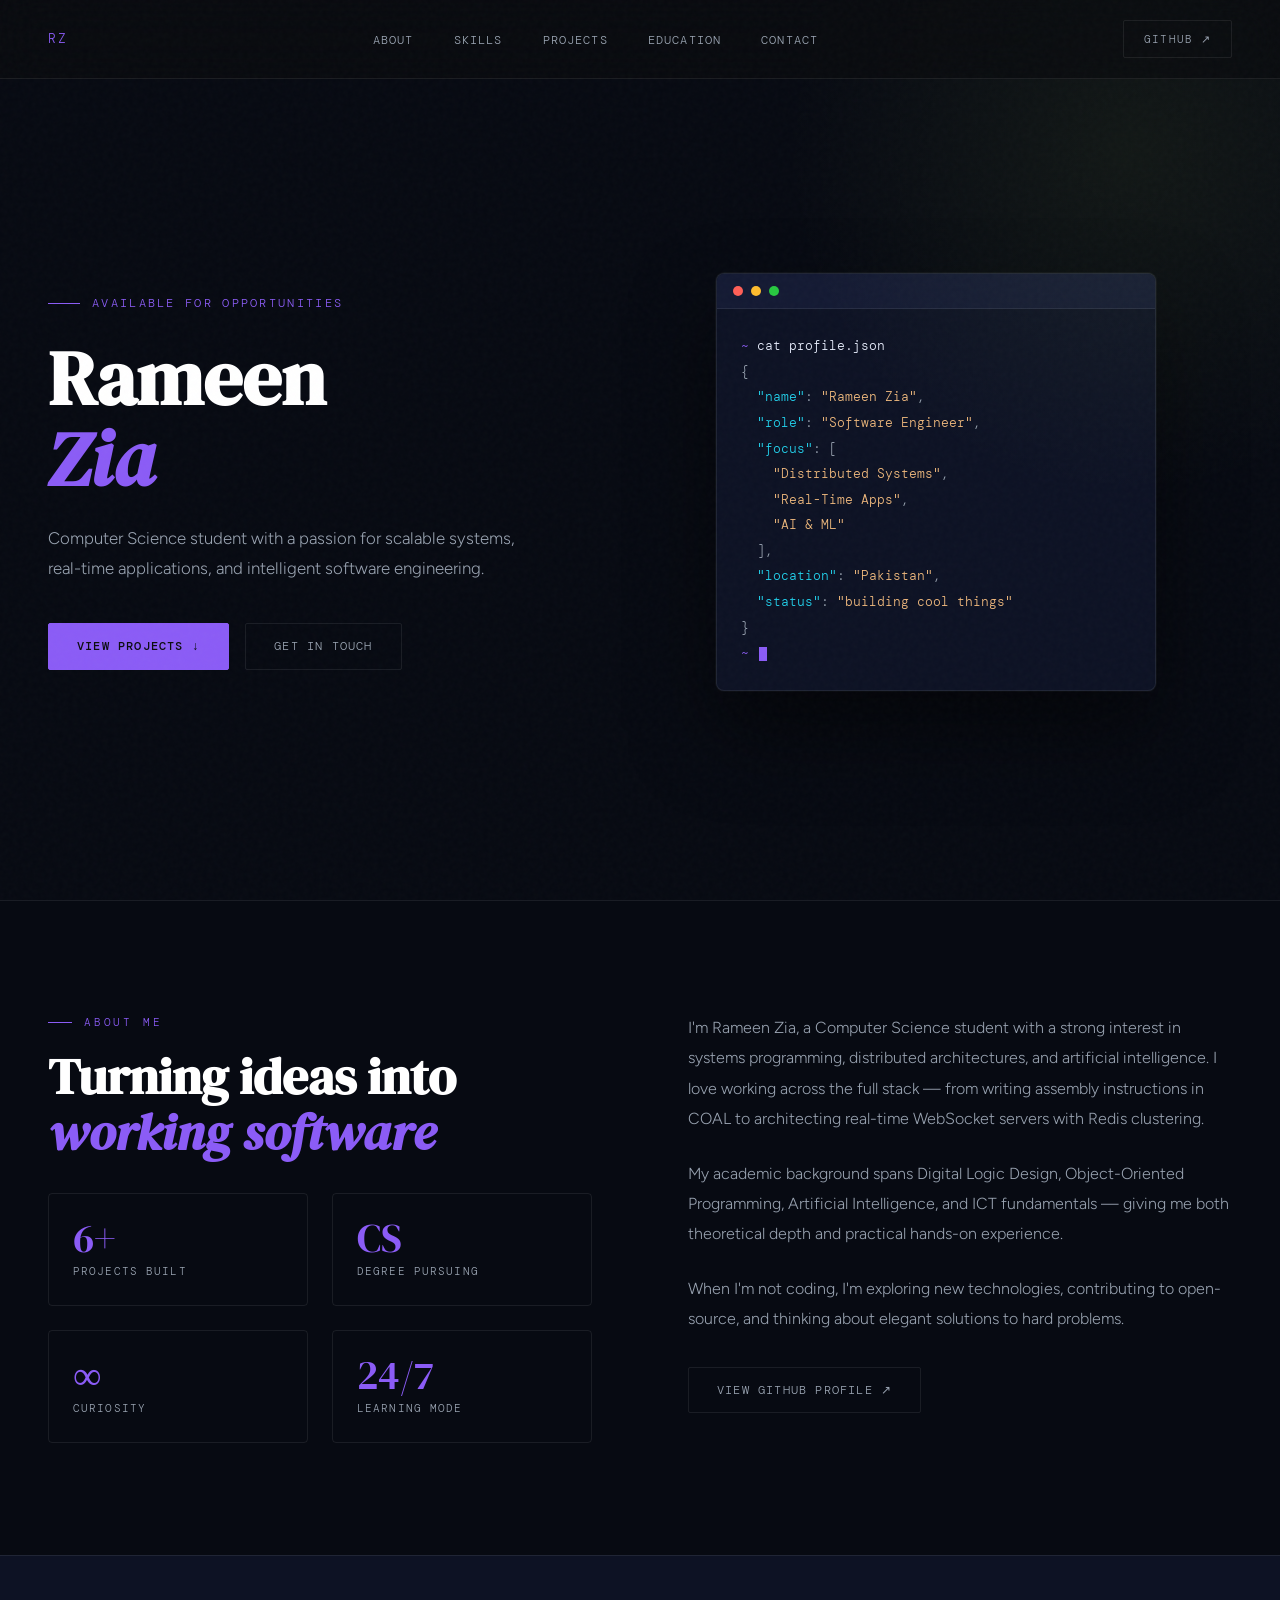
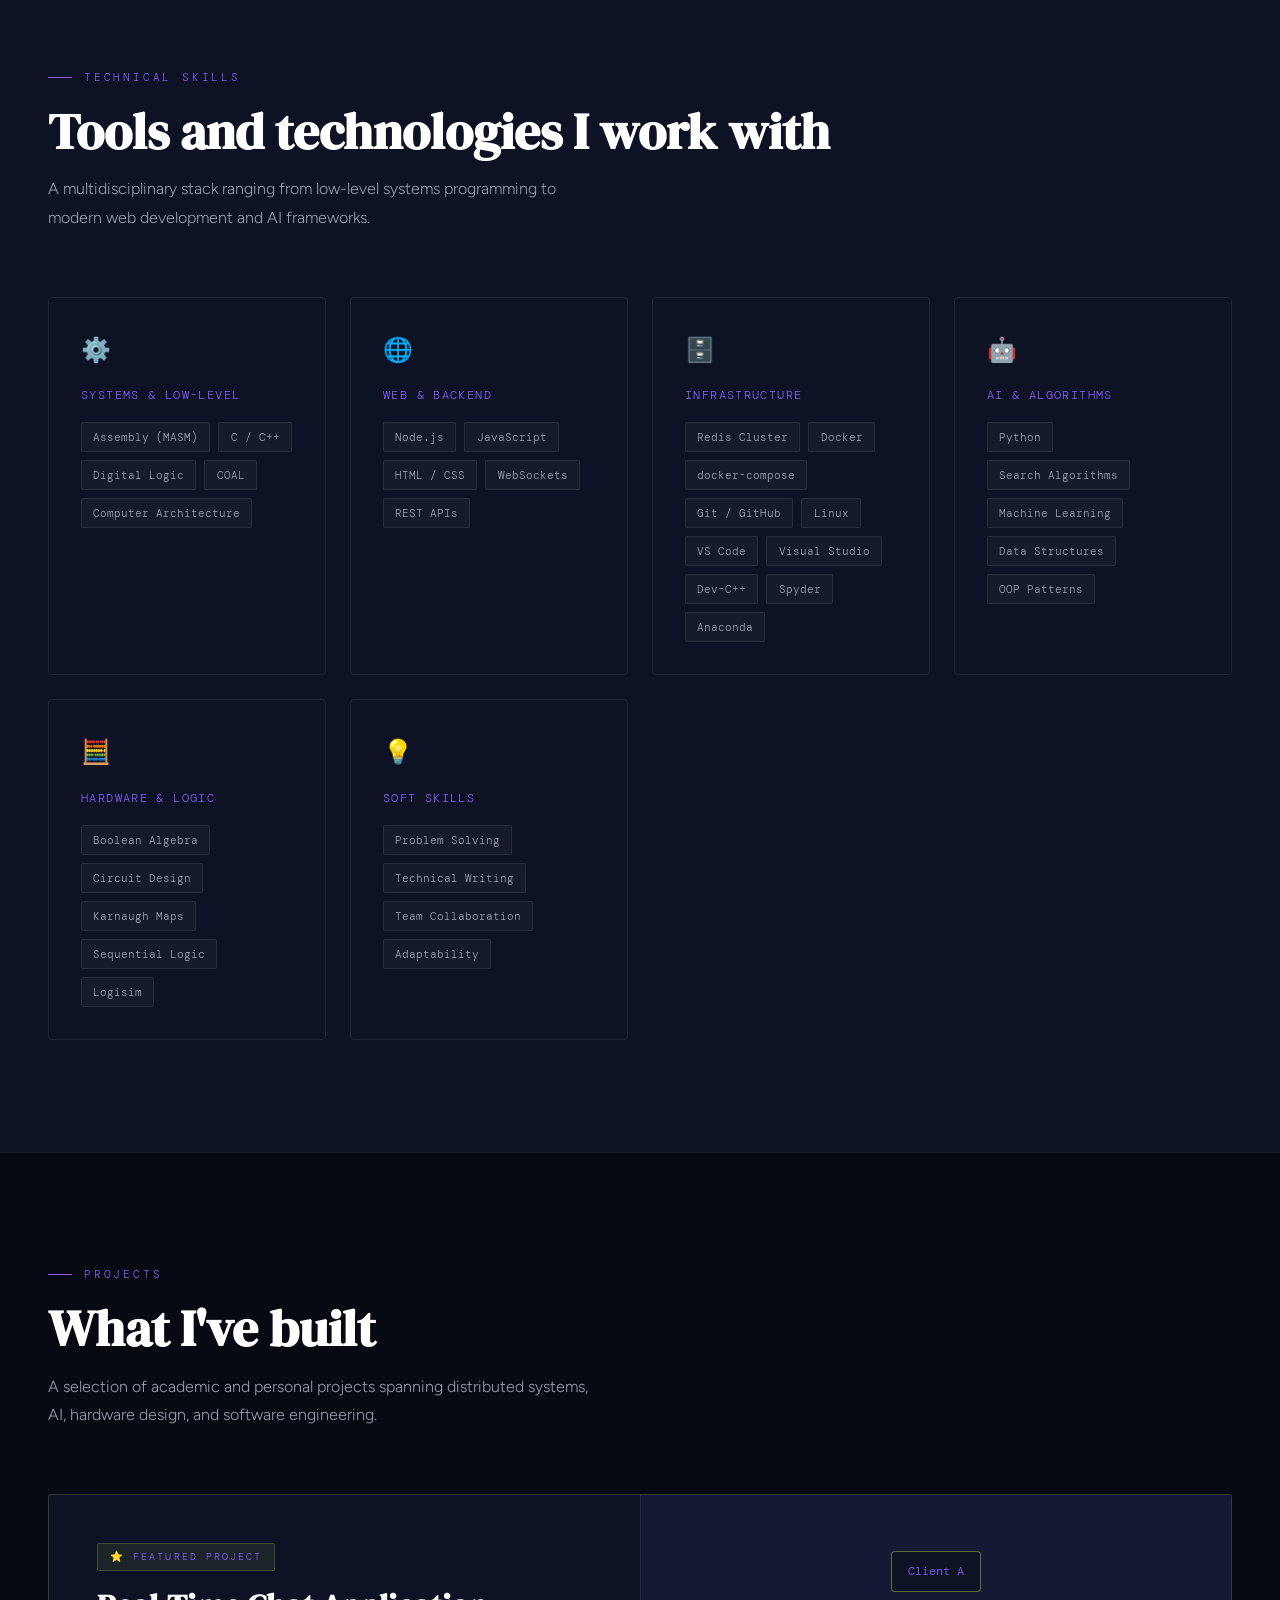
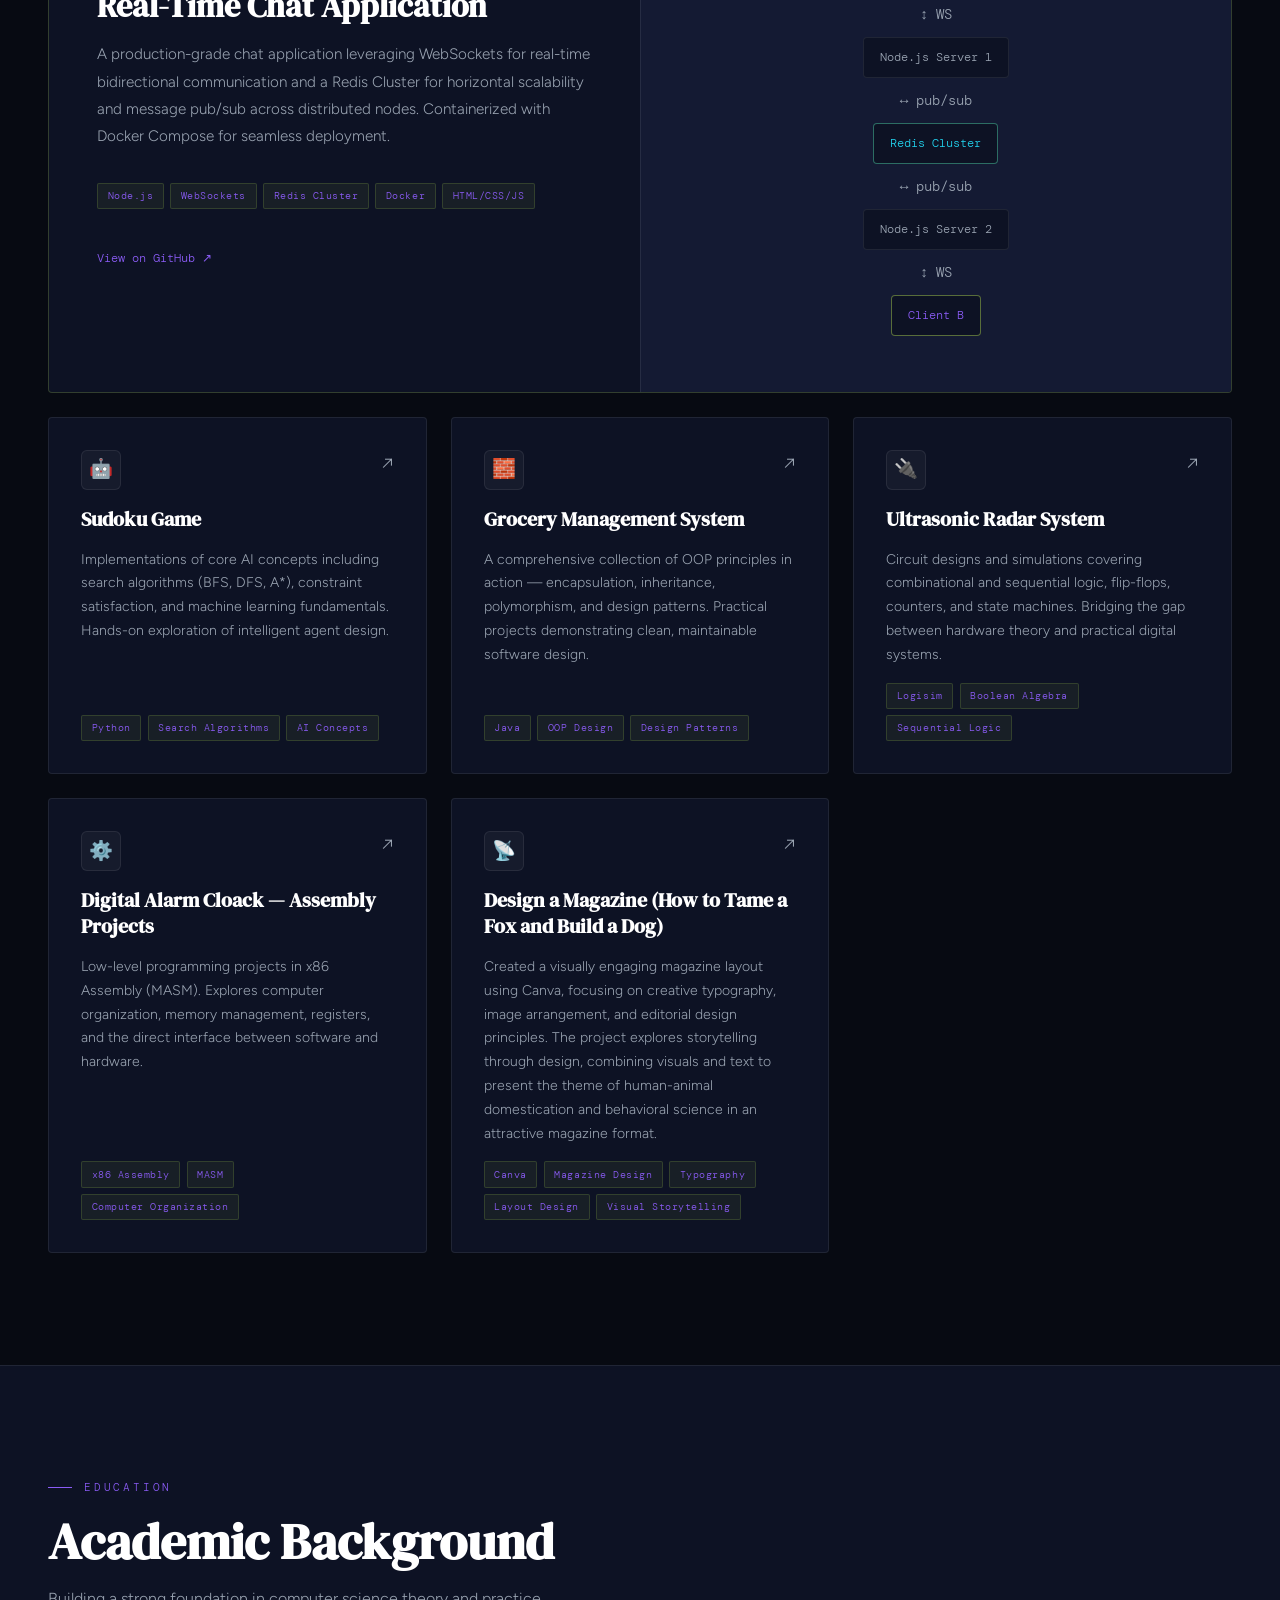
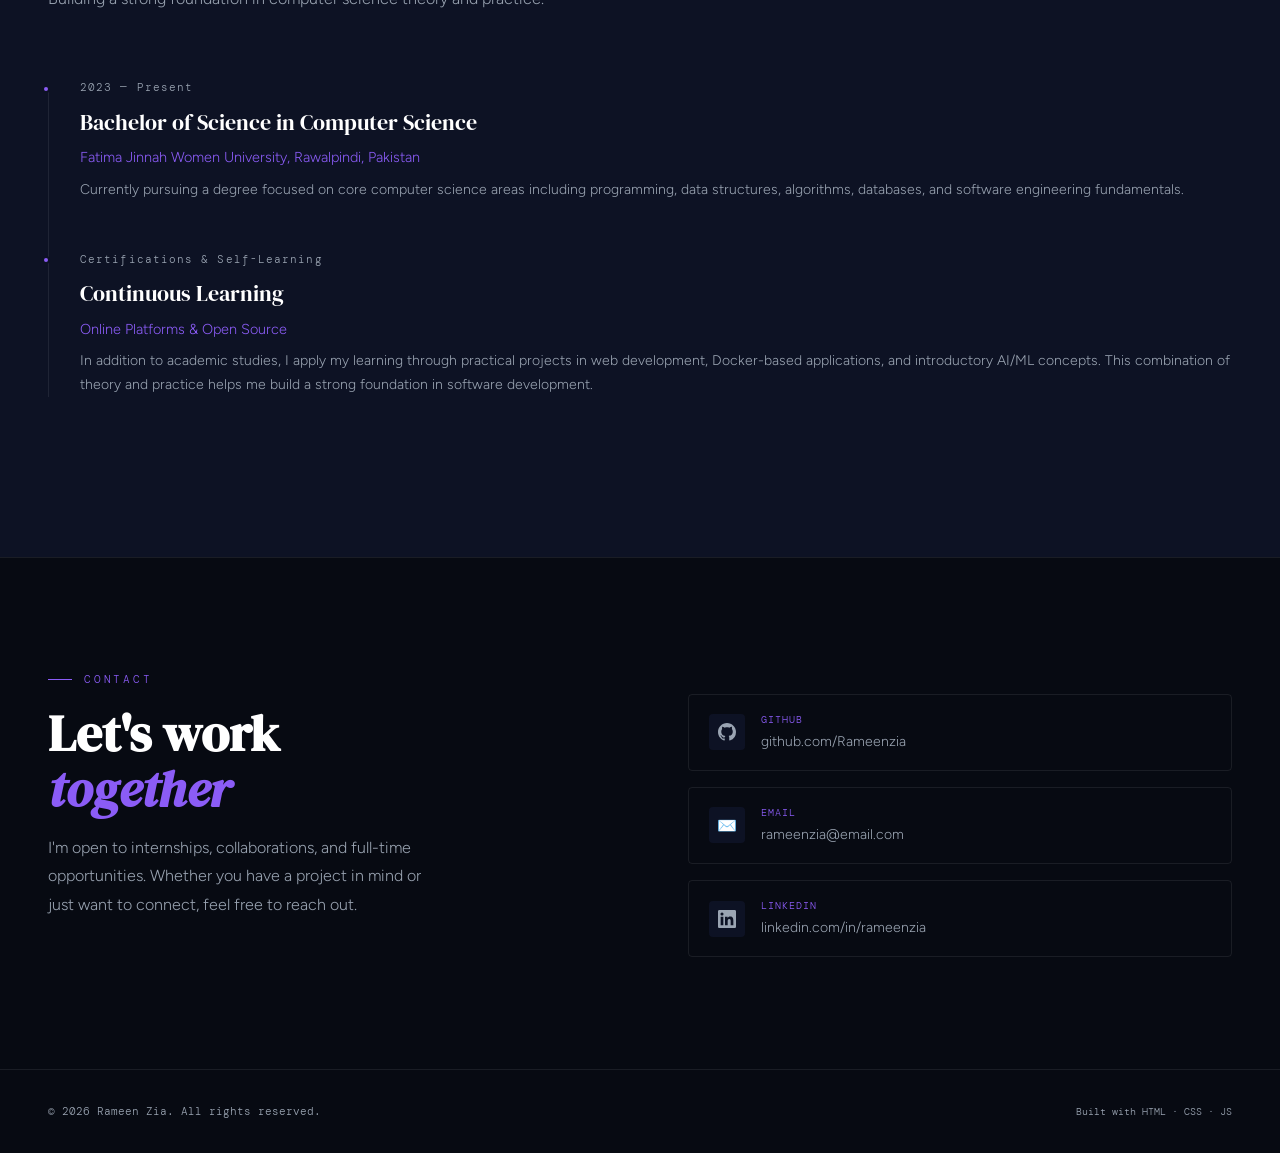
==== commit a189f676: "initial commit" ====
--- a/index.html
+++ b/index.html
@@ -243,7 +243,7 @@
       <h3 class="project-title">Grocery Management System</h3>
       <p class="project-desc">A comprehensive collection of OOP principles in action — encapsulation, inheritance, polymorphism, and design patterns. Practical projects demonstrating clean, maintainable software design.</p>
       <div class="project-tech">
-        <span class="tech-tag">C++</span>
+        <span class="tech-tag">Java</span>
         <span class="tech-tag">OOP Design</span>
         <span class="tech-tag">Design Patterns</span>
       </div>
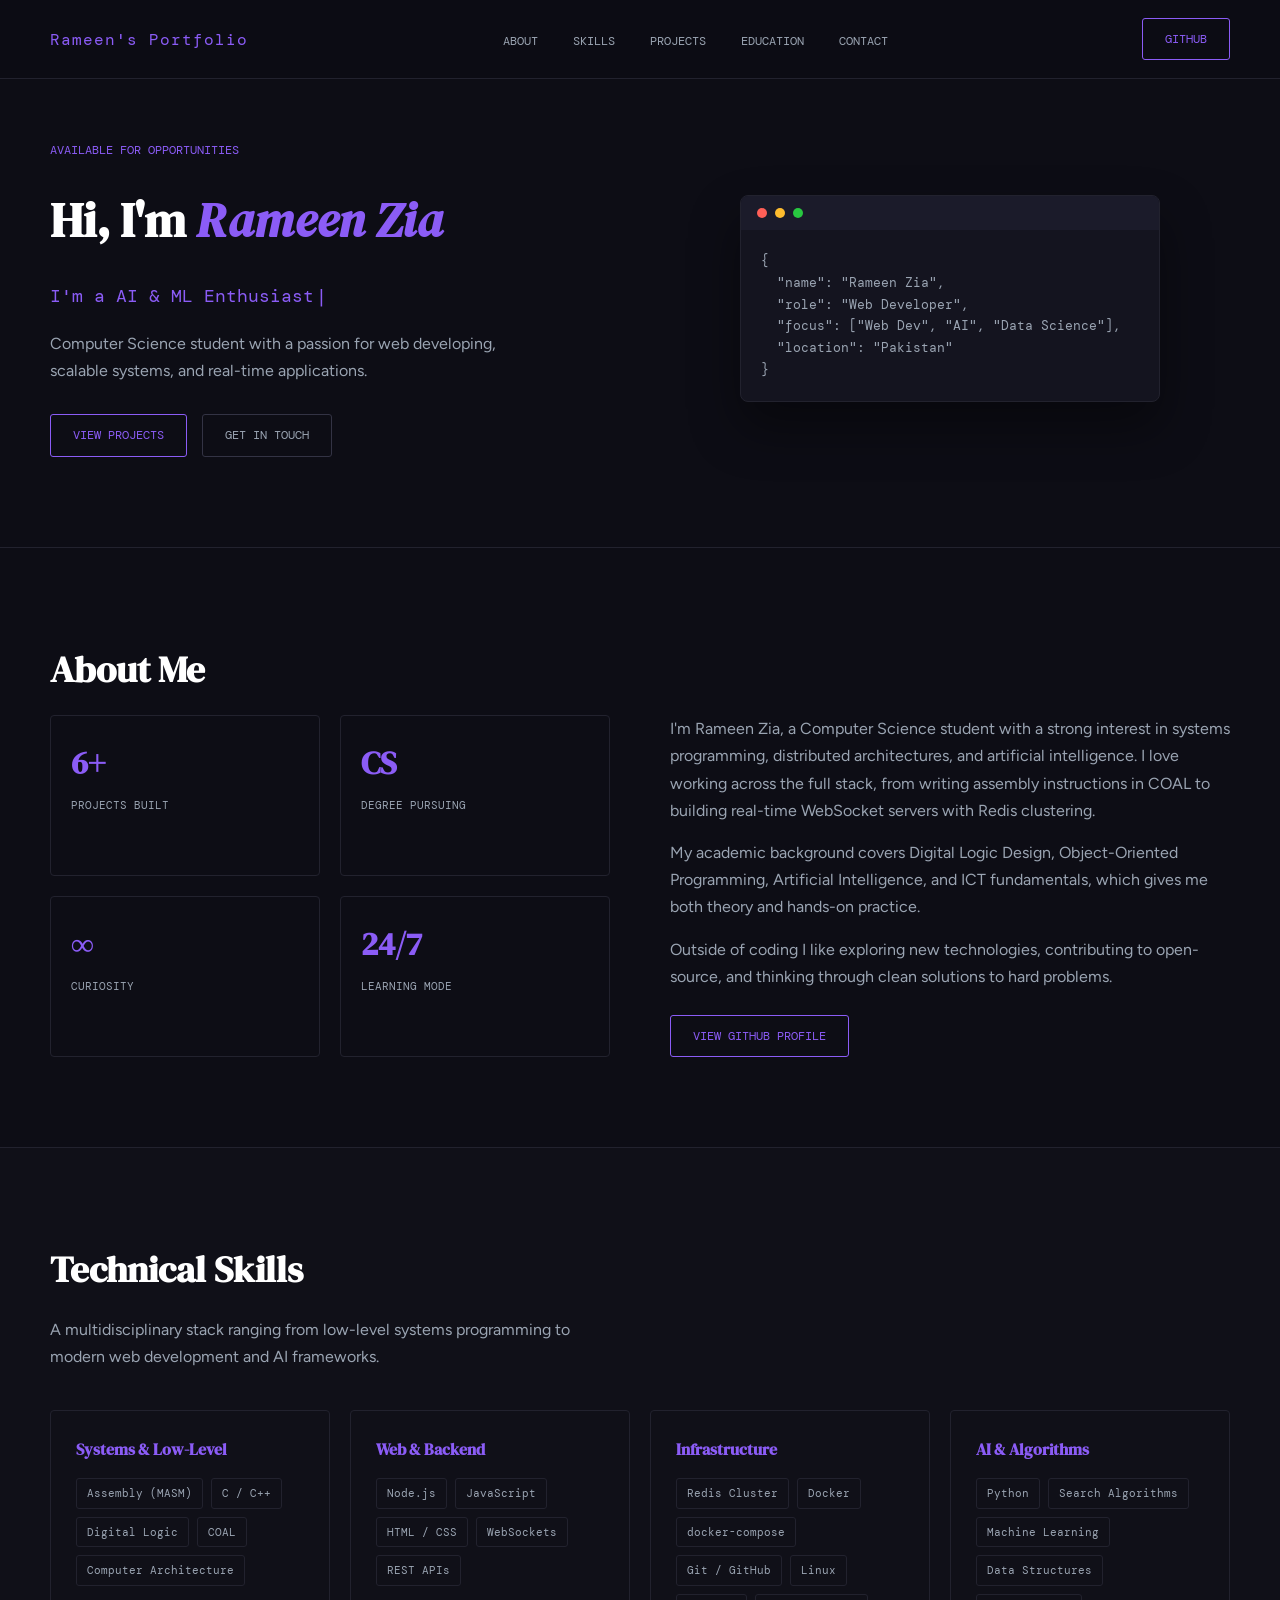
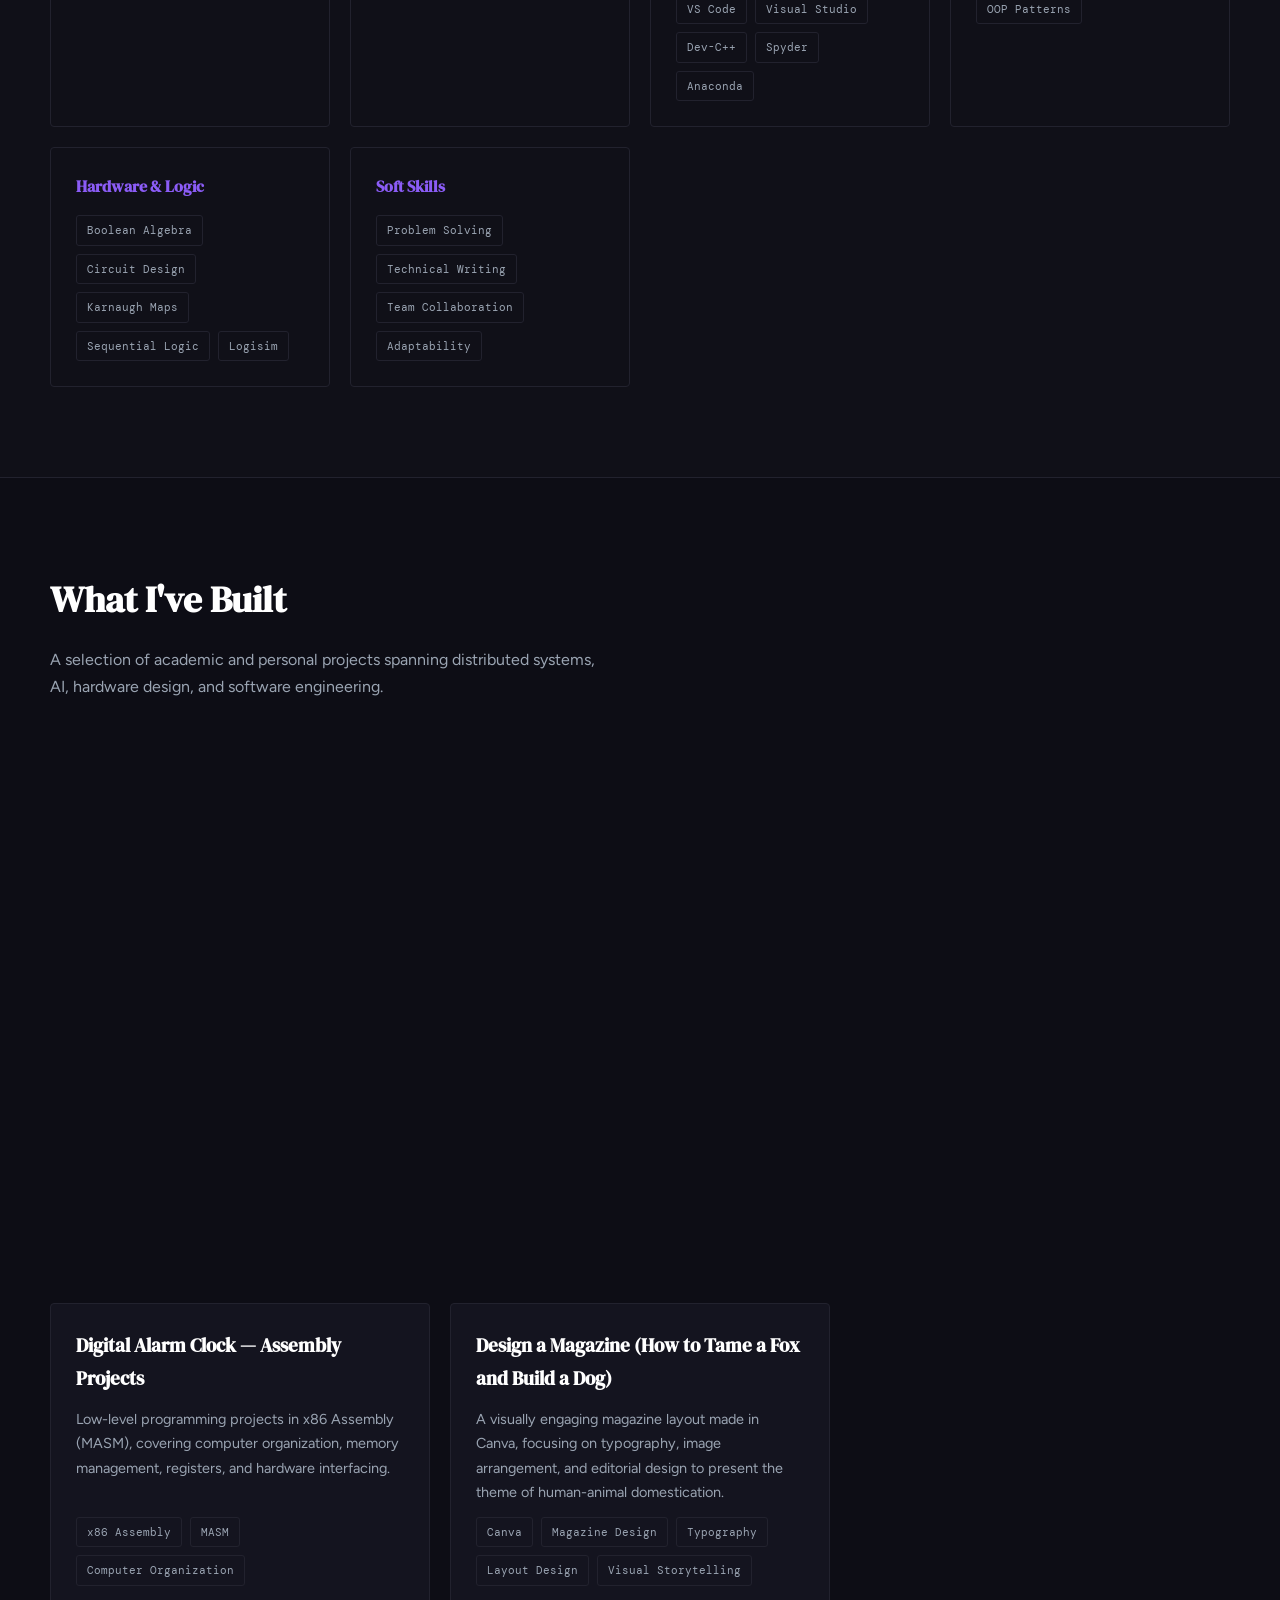
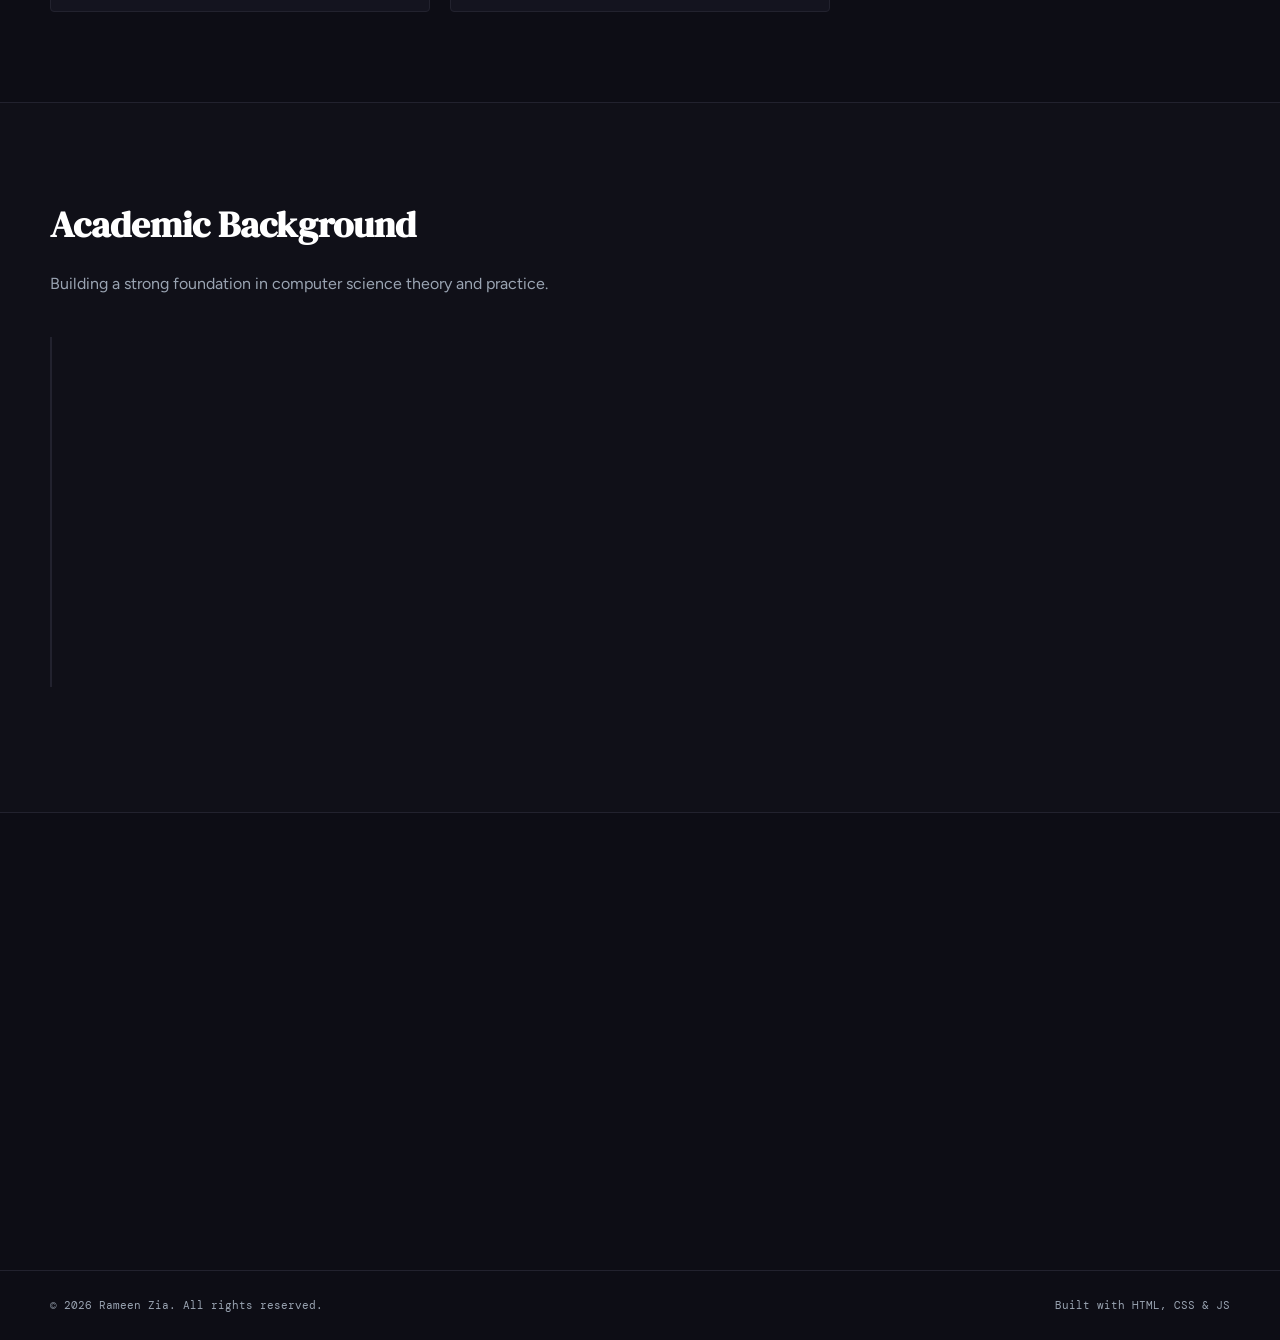
==== commit c8917efc: "Update portfolio" ====
--- a/index.html
+++ b/index.html
@@ -1,384 +1,323 @@
 <!DOCTYPE html>
 <html lang="en">
 <head>
-<meta charset="UTF-8" />
-<meta name="viewport" content="width=device-width, initial-scale=1.0" />
-<title>Rameen Zia — Portfolio</title>
-<link rel="preconnect" href="https://fonts.googleapis.com" />
-<link href="https://fonts.googleapis.com/css2?family=DM+Serif+Display:ital@0;1&family=DM+Mono:wght@300;400;500&family=Figtree:wght@300;400;500;600&display=swap" rel="stylesheet" />
-<link rel="stylesheet" href="style.css" />
+<meta charset="UTF-8">
+<meta name="viewport" content="width=device-width, initial-scale=1.0">
+<link rel="stylesheet" href="style.css">
+<link href="https://fonts.googleapis.com/css2?family=DM+Serif+Display:ital@0;1&family=DM+Mono:wght@400;500&family=Figtree:wght@300;400;500;600&display=swap" rel="stylesheet">
+<link href="https://unpkg.com/boxicons@2.1.4/css/boxicons.min.css" rel="stylesheet">
+<title>Rameen's Portfolio</title>
 </head>
 <body>
 
-<!-- NAV -->
-<nav>
-  <a href="#" class="nav-logo">RZ</a>
-  <ul class="nav-links">
-    <li><a href="#about">About</a></li>
-    <li><a href="#skills">Skills</a></li>
-    <li><a href="#projects">Projects</a></li>
-    <li><a href="#education">Education</a></li>
-    <li><a href="#contact">Contact</a></li>
-  </ul>
-  <a href="https://github.com/Rameenzia" target="_blank" class="btn btn-ghost" style="padding:0.55rem 1.25rem; font-size:0.68rem;">GitHub ↗</a>
-</nav>
-
-<!-- HERO -->
-<section class="hero">
-  <div class="hero-text fade-in">
-    <div class="hero-tag">Available for opportunities</div>
-    <h1>Rameen<br /><em>Zia</em></h1>
-    <p class="hero-desc">
-      Computer Science student with a passion for scalable systems, real-time applications, and intelligent software engineering.
-    </p>
-    <div class="hero-cta">
-      <a href="#projects" class="btn btn-primary">View Projects ↓</a>
-      <a href="#contact" class="btn btn-ghost">Get in Touch</a>
-    </div>
-  </div>
-
-  <div class="hero-visual fade-in">
-    <div class="terminal">
-      <div class="terminal-bar">
-        <div class="dot dot-r"></div>
-        <div class="dot dot-y"></div>
-        <div class="dot dot-g"></div>
-      </div>
-      <div class="terminal-body">
-        <div><span class="t-prompt">~</span> <span class="t-cmd">cat profile.json</span></div>
-        <div class="t-out">{</div>
-        <div class="t-out">&nbsp;&nbsp;<span class="t-hi">"name"</span>: <span class="t-val">"Rameen Zia"</span>,</div>
-        <div class="t-out">&nbsp;&nbsp;<span class="t-hi">"role"</span>: <span class="t-val">"Software Engineer"</span>,</div>
-        <div class="t-out">&nbsp;&nbsp;<span class="t-hi">"focus"</span>: [</div>
-        <div class="t-out">&nbsp;&nbsp;&nbsp;&nbsp;<span class="t-val">"Distributed Systems"</span>,</div>
-        <div class="t-out">&nbsp;&nbsp;&nbsp;&nbsp;<span class="t-val">"Real-Time Apps"</span>,</div>
-        <div class="t-out">&nbsp;&nbsp;&nbsp;&nbsp;<span class="t-val">"AI &amp; ML"</span></div>
-        <div class="t-out">&nbsp;&nbsp;],</div>
-        <div class="t-out">&nbsp;&nbsp;<span class="t-hi">"location"</span>: <span class="t-val">"Pakistan"</span>,</div>
-        <div class="t-out">&nbsp;&nbsp;<span class="t-hi">"status"</span>: <span class="t-val">"building cool things"</span></div>
-        <div class="t-out">}</div>
-        <div><span class="t-prompt">~</span> <span class="cursor"></span></div>
-      </div>
-    </div>
-  </div>
-</section>
-
-<!-- ABOUT -->
-<section id="about">
-  <div class="fade-in">
-    <div class="section-label">About Me</div>
-    <h2 class="section-title">Turning ideas into<br /><em style="font-style:italic; color:var(--accent)">working software</em></h2>
-    <div class="about-stats">
-      <div class="stat-card">
-        <div class="stat-num">6+</div>
-        <div class="stat-label">Projects Built</div>
-      </div>
-      <div class="stat-card">
-        <div class="stat-num">CS</div>
-        <div class="stat-label">Degree Pursuing</div>
-      </div>
-      <div class="stat-card">
-        <div class="stat-num">∞</div>
-        <div class="stat-label">Curiosity</div>
-      </div>
-      <div class="stat-card">
-        <div class="stat-num">24/7</div>
-        <div class="stat-label">Learning Mode</div>
-      </div>
-    </div>
-  </div>
-
-  <div class="about-right fade-in">
-    <p>
-      I'm Rameen Zia, a Computer Science student with a strong interest in systems programming, distributed architectures, and artificial intelligence. I love working across the full stack — from writing assembly instructions in COAL to architecting real-time WebSocket servers with Redis clustering.
-    </p>
-    <p>
-      My academic background spans Digital Logic Design, Object-Oriented Programming, Artificial Intelligence, and ICT fundamentals — giving me both theoretical depth and practical hands-on experience.
-    </p>
-    <p>
-      When I'm not coding, I'm exploring new technologies, contributing to open-source, and thinking about elegant solutions to hard problems.
-    </p>
-    <a href="https://github.com/Rameenzia" target="_blank" class="btn btn-ghost" style="margin-top:0.5rem;">View GitHub Profile ↗</a>
-  </div>
-</section>
-
-<!-- SKILLS -->
-<section id="skills">
-  <div class="section-label fade-in">Technical Skills</div>
-  <h2 class="section-title fade-in">Tools and technologies I work with</h2>
-  <p class="section-subtitle fade-in">A multidisciplinary stack ranging from low-level systems programming to modern web development and AI frameworks.</p>
-  <div class="skills-grid">
-    <div class="skill-group fade-in">
-      <div class="skill-group-icon">⚙️</div>
-      <div class="skill-group-name">Systems &amp; Low-Level</div>
-      <div class="skill-tags">
-        <span class="tag">Assembly (MASM)</span>
-        <span class="tag">C / C++</span>
-        <span class="tag">Digital Logic</span>
-        <span class="tag">COAL</span>
-        <span class="tag">Computer Architecture</span>
-      </div>
-    </div>
-    <div class="skill-group fade-in">
-      <div class="skill-group-icon">🌐</div>
-      <div class="skill-group-name">Web &amp; Backend</div>
-      <div class="skill-tags">
-        <span class="tag">Node.js</span>
-        <span class="tag">JavaScript</span>
-        <span class="tag">HTML / CSS</span>
-        <span class="tag">WebSockets</span>
-        <span class="tag">REST APIs</span>
-      </div>
-    </div>
-    <div class="skill-group fade-in">
-      <div class="skill-group-icon">🗄️</div>
-      <div class="skill-group-name">Infrastructure</div>
-      <div class="skill-tags">
-        <span class="tag">Redis Cluster</span>
-        <span class="tag">Docker</span>
-        <span class="tag">docker-compose</span>
-        <span class="tag">Git / GitHub</span>
-        <span class="tag">Linux</span>
-        <span class="tag">VS Code</span>
-        <span class="tag">Visual Studio</span>
-        <span class="tag">Dev-C++</span>
-        <span class="tag">Spyder</span>
-        <span class="tag">Anaconda</span>
-      </div>
-    </div>
-    <div class="skill-group fade-in">
-      <div class="skill-group-icon">🤖</div>
-      <div class="skill-group-name">AI &amp; Algorithms</div>
-      <div class="skill-tags">
-        <span class="tag">Python</span>
-        <span class="tag">Search Algorithms</span>
-        <span class="tag">Machine Learning</span>
-        <span class="tag">Data Structures</span>
-        <span class="tag">OOP Patterns</span>
-      </div>
-    </div>
-    <div class="skill-group fade-in">
-      <div class="skill-group-icon">🧮</div>
-      <div class="skill-group-name">Hardware &amp; Logic</div>
-      <div class="skill-tags">
-        <span class="tag">Boolean Algebra</span>
-        <span class="tag">Circuit Design</span>
-        <span class="tag">Karnaugh Maps</span>
-        <span class="tag">Sequential Logic</span>
-        <span class="tag">Logisim</span>
-      </div>
-    </div>
-    <div class="skill-group fade-in">
-      <div class="skill-group-icon">💡</div>
-      <div class="skill-group-name">Soft Skills</div>
-      <div class="skill-tags">
-        <span class="tag">Problem Solving</span>
-        <span class="tag">Technical Writing</span>
-        <span class="tag">Team Collaboration</span>
-        <span class="tag">Adaptability</span>
-      </div>
-    </div>
-  </div>
-</section>
-
-<!-- PROJECTS -->
-<section id="projects">
-  <div class="section-label fade-in">Projects</div>
-  <h2 class="section-title fade-in">What I've built</h2>
-  <p class="section-subtitle fade-in">A selection of academic and personal projects spanning distributed systems, AI, hardware design, and software engineering.</p>
-
-  <div class="projects-grid">
-
-    <!-- FEATURED -->
-    <a class="project-featured fade-in" href="https://github.com/Rameenzia/Real-Time-Chat-Application-using-WebSockets-Redis-Cluster" target="_blank">
-      <div class="featured-content">
-        <span class="featured-badge">⭐ Featured Project</span>
-        <h3 class="featured-title">Real-Time Chat Application</h3>
-        <p class="featured-desc">A production-grade chat application leveraging WebSockets for real-time bidirectional communication and a Redis Cluster for horizontal scalability and message pub/sub across distributed nodes. Containerized with Docker Compose for seamless deployment.</p>
-        <div class="project-tech" style="margin-top:1rem;">
-          <span class="tech-tag">Node.js</span>
-          <span class="tech-tag">WebSockets</span>
-          <span class="tech-tag">Redis Cluster</span>
-          <span class="tech-tag">Docker</span>
-          <span class="tech-tag">HTML/CSS/JS</span>
-        </div>
-        <div style="margin-top:1.5rem; font-family:var(--mono); font-size:0.72rem; color:var(--accent);">View on GitHub ↗</div>
-      </div>
-      <div class="featured-visual">
-        <div class="featured-diagram">
-          <div class="fd-node green">Client A</div>
-          <div class="fd-arrow">↕ WS</div>
-          <div class="fd-node">Node.js Server 1</div>
-          <div class="fd-arrow">↔ pub/sub</div>
-          <div class="fd-node teal">Redis Cluster</div>
-          <div class="fd-arrow">↔ pub/sub</div>
-          <div class="fd-node">Node.js Server 2</div>
-          <div class="fd-arrow">↕ WS</div>
-          <div class="fd-node green">Client B</div>
-        </div>
-      </div>
-    </a>
-
-    <!-- CARD: AI -->
-    <a class="project-card fade-in" href="https://github.com/Rameenzia/Artificial-Intelligence" target="_blank">
-      <div class="project-header">
-        <div class="project-icon">🤖</div>
-        <div class="project-arrow">↗</div>
-      </div>
-      <h3 class="project-title">Sudoku Game</h3>
-      <p class="project-desc">Implementations of core AI concepts including search algorithms (BFS, DFS, A*), constraint satisfaction, and machine learning fundamentals. Hands-on exploration of intelligent agent design.</p>
-      <div class="project-tech">
-        <span class="tech-tag">Python</span>
-        <span class="tech-tag">Search Algorithms</span>
-        <span class="tech-tag">AI Concepts</span>
-      </div>
-    </a>
-
-    <!-- CARD: OOP -->
-    <a class="project-card fade-in" href="https://github.com/Rameenzia/OOP" target="_blank">
-      <div class="project-header">
-        <div class="project-icon">🧱</div>
-        <div class="project-arrow">↗</div>
-      </div>
-      <h3 class="project-title">Grocery Management System</h3>
-      <p class="project-desc">A comprehensive collection of OOP principles in action — encapsulation, inheritance, polymorphism, and design patterns. Practical projects demonstrating clean, maintainable software design.</p>
-      <div class="project-tech">
-        <span class="tech-tag">Java</span>
-        <span class="tech-tag">OOP Design</span>
-        <span class="tech-tag">Design Patterns</span>
-      </div>
-    </a>
-
-    <!-- CARD: DLD -->
-    <a class="project-card fade-in" href="https://github.com/Rameenzia/DLD-Digital-Logic-Design-" target="_blank">
-      <div class="project-header">
-        <div class="project-icon">🔌</div>
-        <div class="project-arrow">↗</div>
-      </div>
-      <h3 class="project-title">Ultrasonic Radar System</h3>
-      <p class="project-desc">Circuit designs and simulations covering combinational and sequential logic, flip-flops, counters, and state machines. Bridging the gap between hardware theory and practical digital systems.</p>
-      <div class="project-tech">
-        <span class="tech-tag">Logisim</span>
-        <span class="tech-tag">Boolean Algebra</span>
-        <span class="tech-tag">Sequential Logic</span>
-      </div>
-    </a>
-
-    <!-- CARD: COAL -->
-    <a class="project-card fade-in" href="https://github.com/Rameenzia/COAL" target="_blank">
-      <div class="project-header">
-        <div class="project-icon">⚙️</div>
-        <div class="project-arrow">↗</div>
-      </div>
-      <h3 class="project-title">Digital Alarm Cloack — Assembly Projects</h3>
-      <p class="project-desc">Low-level programming projects in x86 Assembly (MASM). Explores computer organization, memory management, registers, and the direct interface between software and hardware.</p>
-      <div class="project-tech">
-        <span class="tech-tag">x86 Assembly</span>
-        <span class="tech-tag">MASM</span>
-        <span class="tech-tag">Computer Organization</span>
-      </div>
-    </a>
-
-    <!-- CARD: ICT -->
-    <a class="project-card fade-in" href="https://github.com/Rameenzia/ICT" target="_blank">
-      <div class="project-header">
-        <div class="project-icon">📡</div>
-        <div class="project-arrow">↗</div>
-      </div>
-      <h3 class="project-title">Design a Magazine (How to Tame a Fox and Build a Dog)</h3>
-
-<p class="project-desc">
-Created a visually engaging magazine layout using Canva, focusing on creative typography, image arrangement, and editorial design principles. The project explores storytelling through design, combining visuals and text to present the theme of human-animal domestication and behavioral science in an attractive magazine format.
-</p>
-
-<div class="project-tech">
-  <span class="tech-tag">Canva</span>
-  <span class="tech-tag">Magazine Design</span>
-  <span class="tech-tag">Typography</span>
-  <span class="tech-tag">Layout Design</span>
-  <span class="tech-tag">Visual Storytelling</span>
-</div>
-    </a>
-
-  </div>
-</section>
-
-<!-- EDUCATION -->
-<section id="education">
-  <div class="section-label fade-in">Education</div>
-  <h2 class="section-title fade-in">Academic Background</h2>
-  <p class="section-subtitle fade-in">Building a strong foundation in computer science theory and practice.</p>
-
-  <div class="edu-timeline fade-in">
-    <div class="edu-item">
-      <div class="edu-date">2023 — Present</div>
-
-<div class="edu-degree">Bachelor of Science in Computer Science</div>
-
-<div class="edu-school">Fatima Jinnah Women University, Rawalpindi, Pakistan</div>
-
-<div class="edu-desc">
-Currently pursuing a degree focused on core computer science areas including programming, data structures, algorithms, databases, and software engineering fundamentals.
-</div>
-    </div>
-    <div class="edu-item">
-      <div class="edu-date">Certifications &amp; Self-Learning</div>
-      <div class="edu-degree">Continuous Learning</div>
-      <div class="edu-school">Online Platforms &amp; Open Source</div>
-      <div class="edu-desc">
-In addition to academic studies, I apply my learning through practical projects in web development, Docker-based applications, and introductory AI/ML concepts. This combination of theory and practice helps me build a strong foundation in software development.      </div>
-    </div>
-  </div>
-</section>
-
-<!-- CONTACT -->
-<section id="contact">
-  <div class="contact-grid">
-    <div class="fade-in">
-      <div class="section-label">Contact</div>
-      <h2 class="section-title">Let's work<br /><em style="font-style:italic; color:var(--accent)">together</em></h2>
-      <p style="color:var(--muted); line-height:1.8; margin-top:1rem; max-width:400px;">
-        I'm open to internships, collaborations, and full-time opportunities. Whether you have a project in mind or just want to connect, feel free to reach out.
-      </p>
-    </div>
-    <div class="fade-in">
-      <div class="contact-links">
-        <a href="https://github.com/Rameenzia" target="_blank" class="contact-link">
-          <div class="contact-link-icon">
-            <svg width="18" height="18" viewBox="0 0 24 24" fill="currentColor"><path d="M12 0C5.37 0 0 5.37 0 12c0 5.31 3.435 9.795 8.205 11.385.6.105.825-.255.825-.57 0-.285-.015-1.23-.015-2.235-3.015.555-3.795-.735-4.035-1.41-.135-.345-.72-1.41-1.23-1.695-.42-.225-1.02-.78-.015-.795.945-.015 1.62.87 1.845 1.23 1.08 1.815 2.805 1.305 3.495.99.105-.78.42-1.305.765-1.605-2.67-.3-5.46-1.335-5.46-5.925 0-1.305.465-2.385 1.23-3.225-.12-.3-.54-1.53.12-3.18 0 0 1.005-.315 3.3 1.23.96-.27 1.98-.405 3-.405s2.04.135 3 .405c2.295-1.56 3.3-1.23 3.3-1.23.66 1.65.24 2.88.12 3.18.765.84 1.23 1.905 1.23 3.225 0 4.605-2.805 5.625-5.475 5.925.435.375.81 1.095.81 2.22 0 1.605-.015 2.895-.015 3.3 0 .315.225.69.825.57A12.02 12.02 0 0024 12c0-6.63-5.37-12-12-12z"/></svg>
-          </div>
-          <div>
-            <div class="contact-link-label">GitHub</div>
-            <div>github.com/Rameenzia</div>
-          </div>
-        </a>
-        <a href="mailto:rameenzia509@email.com" class="contact-link">
-          <div class="contact-link-icon">✉️</div>
-          <div>
-            <div class="contact-link-label">Email</div>
-            <div>rameenzia@email.com</div>
-          </div>
-        </a>
-        <a href="https://linkedin.com/in/rameenzia" target="_blank" class="contact-link">
-          <div class="contact-link-icon">
-            <svg width="18" height="18" viewBox="0 0 24 24" fill="currentColor"><path d="M20.447 20.452h-3.554v-5.569c0-1.328-.027-3.037-1.852-3.037-1.853 0-2.136 1.445-2.136 2.939v5.667H9.351V9h3.414v1.561h.046c.477-.9 1.637-1.85 3.37-1.85 3.601 0 4.267 2.37 4.267 5.455v6.286zM5.337 7.433a2.062 2.062 0 01-2.063-2.065 2.064 2.064 0 112.063 2.065zm1.782 13.019H3.555V9h3.564v11.452zM22.225 0H1.771C.792 0 0 .774 0 1.729v20.542C0 23.227.792 24 1.771 24h20.451C23.2 24 24 23.227 24 22.271V1.729C24 .774 23.2 0 22.222 0h.003z"/></svg>
-          </div>
-          <div>
-            <div class="contact-link-label">LinkedIn</div>
-            <div>linkedin.com/in/rameenzia</div>
-          </div>
-        </a>
-      </div>
-    </div>
-  </div>
-</section>
-
-<!-- FOOTER -->
+<header>
+  <nav>
+    <div class="left">
+      Rameen's Portfolio
+    </div>
+
+    <ul>
+      <li><a href="#about">About</a></li>
+      <li><a href="#skills">Skills</a></li>
+      <li><a href="#projects">Projects</a></li>
+      <li><a href="#education">Education</a></li>
+      <li><a href="#contact">Contact</a></li>
+    </ul>
+
+    <a href="https://github.com/Rameenzia" target="_blank" class="btn">GitHub</a>
+  </nav>
+</header>
+
+<!-- Home / Hero -->
+<section class="home">
+  <main>
+    <div class="left-side fade-in">
+      <p class="tag">Available for opportunities</p>
+      <h1>Hi, I'm <span class="blue">Rameen Zia</span></h1>
+      <p class="typed-line">I'm a <span id="typed-text"></span><span class="type-cursor">|</span></p>
+      <p class="desc">Computer Science student with a passion for web developing, scalable systems, and  real-time applications.</p>
+
+      <div class="button">
+        <a href="#projects" class="btn">View Projects</a>
+        <a href="#contact" class="btn btn2">Get in Touch</a>
+      </div>
+    </div>
+
+    <div class="right-side fade-in">
+      <div class="code-box">
+        <div class="code-top">
+          <span class="dot red"></span>
+          <span class="dot yellow"></span>
+          <span class="dot green"></span>
+        </div>
+        <div class="code-body">
+          <p>{</p>
+          <p>&nbsp;&nbsp;"name": "Rameen Zia",</p>
+          <p>&nbsp;&nbsp;"role": "Web Developer",</p>
+          <p>&nbsp;&nbsp;"focus": ["Web Dev", "AI", "Data Science"],</p>
+          <p>&nbsp;&nbsp;"location": "Pakistan"</p>
+          <p>}</p>
+        </div>
+      </div>
+    </div>
+  </main>
+</section>
+
+<!-- About -->
+<section id="about" class="about">
+  <h2 class="fade-in">About Me</h2>
+
+  <div class="about-box">
+    <div class="stats fade-in">
+      <div class="stat">
+        <h3>6+</h3>
+        <p>Projects Built</p>
+      </div>
+      <div class="stat">
+        <h3>CS</h3>
+        <p>Degree Pursuing</p>
+      </div>
+      <div class="stat">
+        <h3>∞</h3>
+        <p>Curiosity</p>
+      </div>
+      <div class="stat">
+        <h3>24/7</h3>
+        <p>Learning Mode</p>
+      </div>
+    </div>
+
+    <div class="about-text fade-in">
+      <p>I'm Rameen Zia, a Computer Science student with a strong interest in systems programming, distributed architectures, and artificial intelligence. I love working across the full stack, from writing assembly instructions in COAL to building real-time WebSocket servers with Redis clustering.</p>
+      <p>My academic background covers Digital Logic Design, Object-Oriented Programming, Artificial Intelligence, and ICT fundamentals, which gives me both theory and hands-on practice.</p>
+      <p>Outside of coding I like exploring new technologies, contributing to open-source, and thinking through clean solutions to hard problems.</p>
+      <a href="https://github.com/Rameenzia" target="_blank" class="btn">View GitHub Profile</a>
+    </div>
+  </div>
+</section>
+
+<!-- Skills -->
+<section id="skills" class="skills">
+  <h2 class="fade-in">Technical Skills</h2>
+  <p class="fade-in">A multidisciplinary stack ranging from low-level systems programming to modern web development and AI frameworks.</p>
+
+  <div class="skills-box">
+
+    <div class="skill-card fade-in">
+      <h3>Systems & Low-Level</h3>
+      <div class="tags">
+        <span>Assembly (MASM)</span>
+        <span>C / C++</span>
+        <span>Digital Logic</span>
+        <span>COAL</span>
+        <span>Computer Architecture</span>
+      </div>
+    </div>
+
+    <div class="skill-card fade-in">
+      <h3>Web & Backend</h3>
+      <div class="tags">
+        <span>Node.js</span>
+        <span>JavaScript</span>
+        <span>HTML / CSS</span>
+        <span>WebSockets</span>
+        <span>REST APIs</span>
+      </div>
+    </div>
+
+    <div class="skill-card fade-in">
+      <h3>Infrastructure</h3>
+      <div class="tags">
+        <span>Redis Cluster</span>
+        <span>Docker</span>
+        <span>docker-compose</span>
+        <span>Git / GitHub</span>
+        <span>Linux</span>
+        <span>VS Code</span>
+        <span>Visual Studio</span>
+        <span>Dev-C++</span>
+        <span>Spyder</span>
+        <span>Anaconda</span>
+      </div>
+    </div>
+
+    <div class="skill-card fade-in">
+      <h3>AI & Algorithms</h3>
+      <div class="tags">
+        <span>Python</span>
+        <span>Search Algorithms</span>
+        <span>Machine Learning</span>
+        <span>Data Structures</span>
+        <span>OOP Patterns</span>
+      </div>
+    </div>
+
+    <div class="skill-card fade-in">
+      <h3>Hardware & Logic</h3>
+      <div class="tags">
+        <span>Boolean Algebra</span>
+        <span>Circuit Design</span>
+        <span>Karnaugh Maps</span>
+        <span>Sequential Logic</span>
+        <span>Logisim</span>
+      </div>
+    </div>
+
+    <div class="skill-card fade-in">
+      <h3>Soft Skills</h3>
+      <div class="tags">
+        <span>Problem Solving</span>
+        <span>Technical Writing</span>
+        <span>Team Collaboration</span>
+        <span>Adaptability</span>
+      </div>
+    </div>
+
+  </div>
+</section>
+
+<!-- Projects -->
+<section id="projects" class="projects">
+  <h2 class="fade-in">What I've Built</h2>
+  <p class="fade-in">A selection of academic and personal projects spanning distributed systems, AI, hardware design, and software engineering.</p>
+
+  <div class="projects-box">
+
+    <a class="project-big fade-in" href="https://github.com/Rameenzia/Real-Time-Chat-Application-using-WebSockets-Redis-Cluster" target="_blank">
+      <span class="badge">Featured Project</span>
+      <h3>Real-Time Chat Application</h3>
+      <p>A production-grade chat application using WebSockets for real-time bidirectional communication and a Redis Cluster for horizontal scalability and message pub/sub across distributed nodes. Containerized with Docker Compose.</p>
+      <div class="tags">
+        <span>Node.js</span>
+        <span>WebSockets</span>
+        <span>Redis Cluster</span>
+        <span>Docker</span>
+        <span>HTML/CSS/JS</span>
+      </div>
+    </a>
+
+    <a class="project fade-in" href="https://github.com/Rameenzia/Artificial-Intelligence" target="_blank">
+      <h3>Sudoku Game</h3>
+      <p>Implementations of core AI concepts including search algorithms (BFS, DFS, A*), constraint satisfaction, and machine learning fundamentals.</p>
+      <div class="tags">
+        <span>Python</span>
+        <span>Search Algorithms</span>
+        <span>AI Concepts</span>
+      </div>
+    </a>
+
+    <a class="project fade-in" href="https://github.com/Rameenzia/OOP" target="_blank">
+      <h3>Grocery Management System</h3>
+      <p>A collection of OOP principles in action: encapsulation, inheritance, polymorphism, and design patterns, built through practical projects.</p>
+      <div class="tags">
+        <span>Java</span>
+        <span>OOP Design</span>
+        <span>Design Patterns</span>
+      </div>
+    </a>
+
+    <a class="project fade-in" href="https://github.com/Rameenzia/DLD-Digital-Logic-Design-" target="_blank">
+      <h3>Ultrasonic Radar System</h3>
+      <p>Circuit designs and simulations covering combinational and sequential logic, flip-flops, counters, and state machines.</p>
+      <div class="tags">
+        <span>Logisim</span>
+        <span>Boolean Algebra</span>
+        <span>Sequential Logic</span>
+      </div>
+    </a>
+
+    <a class="project fade-in" href="https://github.com/Rameenzia/COAL" target="_blank">
+      <h3>Digital Alarm Clock — Assembly Projects</h3>
+      <p>Low-level programming projects in x86 Assembly (MASM), covering computer organization, memory management, registers, and hardware interfacing.</p>
+      <div class="tags">
+        <span>x86 Assembly</span>
+        <span>MASM</span>
+        <span>Computer Organization</span>
+      </div>
+    </a>
+
+    <a class="project fade-in" href="https://github.com/Rameenzia/ICT" target="_blank">
+      <h3>Design a Magazine (How to Tame a Fox and Build a Dog)</h3>
+      <p>A visually engaging magazine layout made in Canva, focusing on typography, image arrangement, and editorial design to present the theme of human-animal domestication.</p>
+      <div class="tags">
+        <span>Canva</span>
+        <span>Magazine Design</span>
+        <span>Typography</span>
+        <span>Layout Design</span>
+        <span>Visual Storytelling</span>
+      </div>
+    </a>
+
+  </div>
+</section>
+
+<!-- Education -->
+<section id="education" class="education">
+  <h2 class="fade-in">Academic Background</h2>
+  <p class="fade-in">Building a strong foundation in computer science theory and practice.</p>
+
+  <div class="edu-box">
+
+    <div class="edu fade-in">
+      <span class="date">2023 — Present</span>
+      <h3>Bachelor of Science in Computer Science</h3>
+      <h4>Fatima Jinnah Women University, Rawalpindi, Pakistan</h4>
+      <p>Currently pursuing a degree focused on core computer science areas including programming, data structures, algorithms, databases, and software engineering fundamentals.</p>
+    </div>
+
+    <div class="edu fade-in">
+      <span class="date">Certifications & Self-Learning</span>
+      <h3>Continuous Learning</h3>
+      <h4>Online Platforms & Open Source</h4>
+      <p>Alongside academics, I apply my learning through practical projects in web development, Docker-based applications, and introductory AI/ML concepts.</p>
+    </div>
+
+  </div>
+</section>
+
+<!-- Contact -->
+<section id="contact" class="contact">
+  <div class="contact-box">
+
+    <div class="contact-left fade-in">
+      <h2>Let's Work Together</h2>
+      <p>I'm open to internships, collaborations, and full-time opportunities. Whether you have a project in mind or just want to connect, feel free to reach out.</p>
+    </div>
+
+    <div class="contact-right fade-in">
+      <a href="https://github.com/Rameenzia" target="_blank" class="contact-link">
+        <i class='bx bxl-github'></i>
+        <div>
+          <span>GitHub</span>
+          <p>github.com/Rameenzia</p>
+        </div>
+      </a>
+
+      <a href="mailto:rameenzia509@email.com" class="contact-link">
+        <i class='bx bx-envelope'></i>
+        <div>
+          <span>Email</span>
+          <p>rameenzia509@email.com</p>
+        </div>
+      </a>
+
+      <a href="https://linkedin.com/in/rameenzia" target="_blank" class="contact-link">
+        <i class='bx bxl-linkedin'></i>
+        <div>
+          <span>LinkedIn</span>
+          <p>linkedin.com/in/rameen-zia-359345327</p>
+        </div>
+      </a>
+    </div>
+
+  </div>
+</section>
+
 <footer>
-  <div>© 2026 Rameen Zia. All rights reserved.</div>
-  <div style="font-family:var(--mono); font-size:0.65rem; color:var(--muted);">Built with HTML · CSS · JS</div>
+  <p>&copy; 2026 Rameen Zia. All rights reserved.</p>
+  <p>Built with HTML, CSS & JS</p>
 </footer>
 
 <script src="script.js"></script>
 </body>
-</html>
+</html>
--- a/style.css
+++ b/style.css
@@ -1,694 +1,610 @@
-*, *::before, *::after { box-sizing: border-box; margin: 0; padding: 0; }
-
-:root {
-  --bg: #070A12;
-  --bg2: #0D1224;
-  --bg3: #141A33;
-  --line: rgba(255,255,255,0.08);
-  --accent: #8B5CF6;
-  --accent2: #22D3EE;
-  --text: #EAF0FF;
-  --muted: #9AA4B2;
-  --serif: 'DM Serif Display', Georgia, serif;
-  --mono: 'DM Mono', monospace;
-  --sans: 'Figtree', sans-serif;
-}
-
-html { scroll-behavior: smooth; }
+* {
+  margin: 0;
+  padding: 0;
+  box-sizing: border-box;
+}
 
 body {
-  background: var(--bg);
-  color: var(--text);
-  font-family: var(--sans);
-  font-weight: 300;
+  background-color: #0d0d15;
+  font-family: 'Figtree', sans-serif;
+  color: #eaf0ff;
   line-height: 1.7;
   overflow-x: hidden;
 }
 
-/* ── NOISE OVERLAY ── */
-body::before {
+a {
+  text-decoration: none;
+  color: inherit;
+}
+
+ul {
+  list-style: none;
+}
+
+h1, h2, h3, h4 {
+  font-family: 'DM Serif Display', serif;
+  color: #ffffff;
+}
+
+/* Fade-in on scroll (used with script.js IntersectionObserver) */
+.fade-in {
+  opacity: 0;
+  transform: translateY(30px);
+  transition: opacity 0.7s ease, transform 0.7s ease;
+}
+
+.fade-in.visible {
+  opacity: 1;
+  transform: translateY(0);
+}
+
+/* Navigation */
+header {
+  position: fixed;
+  top: 0;
+  left: 0;
+  right: 0;
+  z-index: 100;
+  background-color: rgba(13, 13, 21, 0.85);
+  border-bottom: 1px solid #22222e;
+}
+
+nav {
+  display: flex;
+  justify-content: space-between;
+  align-items: center;
+  padding: 18px 50px;
+}
+
+nav .left {
+  font-family: 'DM Mono', monospace;
+  color: #8b5cf6;
+  letter-spacing: 1px;
+}
+
+nav ul {
+  display: flex;
+  gap: 35px;
+}
+
+nav ul li a {
+  font-family: 'DM Mono', monospace;
+  font-size: 0.75rem;
+  color: #9aa4b2;
+  text-transform: uppercase;
+  position: relative;
+  transition: color 0.2s;
+}
+
+nav ul li a::after {
   content: '';
-  position: fixed;
-  inset: 0;
-  background-image: url("data:image/svg+xml,%3Csvg viewBox='0 0 200 200' xmlns='http://www.w3.org/2000/svg'%3E%3Cfilter id='n'%3E%3CfeTurbulence type='fractalNoise' baseFrequency='0.9' numOctaves='4' stitchTiles='stitch'/%3E%3C/filter%3E%3Crect width='100%25' height='100%25' filter='url(%23n)' opacity='1'/%3E%3C/svg%3E");
-  opacity: 0.025;
-  pointer-events: none;
-  z-index: 9999;
-}
-
-/* ── NAV ── */
-nav {
-  position: fixed;
-  top: 0; left: 0; right: 0;
-  z-index: 100;
-  display: flex;
+  position: absolute;
+  left: 0;
+  bottom: -4px;
+  width: 0%;
+  height: 1px;
+  background-color: #8b5cf6;
+  transition: width 0.25s ease;
+}
+
+nav ul li a:hover {
+  color: #ffffff;
+}
+
+nav ul li a:hover::after {
+  width: 100%;
+}
+
+.btn {
+  display: inline-block;
+  padding: 10px 22px;
+  border: 1px solid #8b5cf6;
+  border-radius: 3px;
+  color: #8b5cf6;
+  font-family: 'DM Mono', monospace;
+  font-size: 0.75rem;
+  text-transform: uppercase;
+  transition: transform 0.2s ease, background-color 0.2s ease, color 0.2s ease, box-shadow 0.2s ease;
+}
+
+.btn:hover {
+  background-color: #8b5cf6;
+  color: #0d0d15;
+  transform: translateY(-3px);
+  box-shadow: 0 10px 20px rgba(139, 92, 246, 0.25);
+}
+
+.btn2 {
+  border-color: #333344;
+  color: #9aa4b2;
+}
+
+.btn2:hover {
+  background-color: transparent;
+  border-color: #9aa4b2;
+  color: #ffffff;
+  box-shadow: none;
+}
+
+/* Home / Hero */
+.home {
+  padding: 140px 50px 90px 50px;
+}
+
+.home main {
+  display: flex;
+  justify-content: space-between;
   align-items: center;
-  justify-content: space-between;
-  padding: 1.25rem 3rem;
-  border-bottom: 1px solid var(--line);
-  backdrop-filter: blur(20px);
-  background: rgba(11,12,15,0.7);
-}
-
-.nav-logo {
-  font-family: var(--mono);
+  gap: 60px;
+  flex-wrap: wrap;
+}
+
+.left-side {
+  flex: 1;
+  min-width: 300px;
+}
+
+.tag {
+  font-family: 'DM Mono', monospace;
+  color: #8b5cf6;
+  font-size: 0.75rem;
+  text-transform: uppercase;
+  margin-bottom: 20px;
+}
+
+.left-side h1 {
+  font-size: 3rem;
+  margin-bottom: 20px;
+}
+
+.blue {
+  color: #8b5cf6;
+  font-style: italic;
+}
+
+.desc {
+  color: #9aa4b2;
+  max-width: 450px;
+  margin-bottom: 30px;
+}
+
+.button {
+  display: flex;
+  gap: 15px;
+}
+
+.right-side {
+  flex: 1;
+  min-width: 300px;
+  display: flex;
+  justify-content: center;
+  perspective: 1000px;
+}
+
+/* Floating + 3D tilt code box (tilt handled in script.js) */
+.code-box {
+  width: 100%;
+  max-width: 420px;
+  background-color: #14141f;
+  border: 1px solid #22222e;
+  border-radius: 8px;
+  overflow: hidden;
+  transform-style: preserve-3d;
+  transition: transform 0.15s ease-out, box-shadow 0.3s ease;
+  animation: float 4s ease-in-out infinite;
+  box-shadow: 0 25px 50px rgba(0, 0, 0, 0.4);
+}
+
+@keyframes float {
+  0%, 100% { transform: translateY(0px); }
+  50% { transform: translateY(-12px); }
+}
+
+.code-top {
+  background-color: #1b1b2a;
+  padding: 12px 16px;
+  display: flex;
+  gap: 8px;
+}
+
+.dot {
+  width: 10px;
+  height: 10px;
+  border-radius: 50%;
+  display: inline-block;
+}
+
+.dot.red { background-color: #ff5f57; }
+.dot.yellow { background-color: #febc2e; }
+.dot.green { background-color: #28c840; }
+
+.code-body {
+  padding: 20px;
+  font-family: 'DM Mono', monospace;
   font-size: 0.8rem;
-  color: var(--accent);
-  letter-spacing: 0.15em;
-  text-transform: uppercase;
-  text-decoration: none;
-}
-
-.nav-links {
-  display: flex;
-  gap: 2.5rem;
-  list-style: none;
-}
-
-.nav-links a {
-  font-family: var(--mono);
-  font-size: 0.72rem;
-  color: var(--muted);
-  text-decoration: none;
-  letter-spacing: 0.1em;
-  text-transform: uppercase;
-  transition: color 0.2s;
-}
-
-.nav-links a:hover { color: var(--text); }
-
-/* ── HERO ── */
-.hero {
-  min-height: 100vh;
+  color: #9aa4b2;
+}
+
+/* Section spacing */
+section {
+  padding: 90px 50px;
+}
+
+section h2 {
+  font-size: 2.3rem;
+  margin-bottom: 15px;
+}
+
+section > p {
+  color: #9aa4b2;
+  max-width: 550px;
+  margin-bottom: 40px;
+}
+
+/* About */
+.about {
+  border-top: 1px solid #22222e;
+}
+
+.about-box {
+  display: flex;
+  gap: 60px;
+  flex-wrap: wrap;
+}
+
+.stats {
+  flex: 1;
+  min-width: 280px;
   display: grid;
   grid-template-columns: 1fr 1fr;
-  align-items: center;
-  padding: 8rem 3rem 4rem;
-  position: relative;
-  overflow: hidden;
-}
-
-.hero::after {
-  content: '';
-  position: absolute;
-  top: -200px; right: -200px;
-  width: 700px; height: 700px;
-  background: radial-gradient(circle, rgba(200,245,90,0.06) 0%, transparent 70%);
-  pointer-events: none;
-}
-
-.hero-text { position: relative; z-index: 1; }
-
-.hero-tag {
-  font-family: var(--mono);
-  font-size: 0.72rem;
-  color: var(--accent);
-  letter-spacing: 0.2em;
+  gap: 20px;
+}
+
+.stat {
+  border: 1px solid #22222e;
+  padding: 20px;
+  border-radius: 4px;
+  transition: transform 0.25s ease, border-color 0.25s ease;
+}
+
+.stat:hover {
+  transform: translateY(-6px) scale(1.03);
+  border-color: #8b5cf6;
+}
+
+.stat h3 {
+  color: #8b5cf6;
+  font-size: 2rem;
+}
+
+.stat p {
+  font-family: 'DM Mono', monospace;
+  font-size: 0.7rem;
+  color: #9aa4b2;
   text-transform: uppercase;
-  margin-bottom: 1.5rem;
-  display: flex;
-  align-items: center;
-  gap: 0.75rem;
-}
-
-.hero-tag::before {
-  content: '';
-  display: inline-block;
-  width: 2rem;
-  height: 1px;
-  background: var(--accent);
-}
-
-.hero h1 {
-  font-family: var(--serif);
-  font-size: clamp(3rem, 6vw, 5.5rem);
-  line-height: 1.05;
-  color: #fff;
-  margin-bottom: 1.5rem;
-}
-
-.hero h1 em {
-  font-style: italic;
-  color: var(--accent);
-}
-
-.hero-desc {
-  font-size: 1.05rem;
-  color: var(--muted);
-  max-width: 480px;
-  margin-bottom: 2.5rem;
-  line-height: 1.8;
-}
-
-.hero-cta {
-  display: flex;
-  gap: 1rem;
-  flex-wrap: wrap;
-}
-
-.btn {
-  display: inline-flex;
-  align-items: center;
-  gap: 0.5rem;
-  padding: 0.75rem 1.75rem;
-  border-radius: 2px;
-  font-family: var(--mono);
-  font-size: 0.75rem;
-  letter-spacing: 0.1em;
-  text-transform: uppercase;
-  text-decoration: none;
-  transition: all 0.2s;
-  cursor: pointer;
-}
-
-.btn-primary {
-  background: var(--accent);
-  color: #0b0c0f;
-  border: 1px solid var(--accent);
-  font-weight: 500;
-}
-
-.btn-primary:hover {
-  background: transparent;
-  color: var(--accent);
-}
-
-.btn-ghost {
-  background: transparent;
-  color: var(--muted);
-  border: 1px solid var(--line);
-}
-
-.btn-ghost:hover {
-  border-color: var(--muted);
-  color: var(--text);
-}
-
-.hero-visual {
-  display: flex;
-  justify-content: center;
-  align-items: center;
-  position: relative;
-}
-
-/* Terminal */
-.terminal {
-  width: 100%;
-  max-width: 440px;
-  background: var(--bg2);
-  border: 1px solid var(--line);
-  border-radius: 8px;
-  overflow: hidden;
-  box-shadow: 0 40px 80px rgba(0,0,0,0.5), 0 0 0 1px rgba(255,255,255,0.04);
-}
-
-.terminal-bar {
-  background: var(--bg3);
-  padding: 0.75rem 1rem;
-  display: flex;
-  align-items: center;
-  gap: 0.5rem;
-  border-bottom: 1px solid var(--line);
-}
-
-.dot { width: 10px; height: 10px; border-radius: 50%; }
-.dot-r { background: #ff5f57; }
-.dot-y { background: #febc2e; }
-.dot-g { background: #28c840; }
-
-.terminal-body {
-  padding: 1.5rem;
-  font-family: var(--mono);
-  font-size: 0.8rem;
-  line-height: 2;
-}
-
-.t-prompt { color: var(--accent); }
-.t-cmd { color: var(--text); }
-.t-out { color: var(--muted); }
-.t-hi { color: var(--accent2); }
-.t-val { color: #f0b97d; }
-
-.cursor {
-  display: inline-block;
-  width: 8px;
-  height: 14px;
-  background: var(--accent);
-  animation: blink 1s step-end infinite;
-  vertical-align: middle;
-  margin-left: 2px;
-}
-
-@keyframes blink { 0%,100%{opacity:1} 50%{opacity:0} }
-
-/* ── SECTIONS ── */
-section { padding: 7rem 3rem; }
-
-.section-label {
-  font-family: var(--mono);
-  font-size: 0.7rem;
-  color: var(--accent);
-  letter-spacing: 0.25em;
-  text-transform: uppercase;
-  margin-bottom: 1rem;
-  display: flex;
-  align-items: center;
-  gap: 0.75rem;
-}
-
-.section-label::before {
-  content: '';
-  display: inline-block;
-  width: 1.5rem;
-  height: 1px;
-  background: var(--accent);
-}
-
-.section-title {
-  font-family: var(--serif);
-  font-size: clamp(2rem, 4vw, 3.2rem);
-  color: #fff;
-  line-height: 1.1;
-  margin-bottom: 1rem;
-}
-
-.section-subtitle {
-  color: var(--muted);
-  max-width: 560px;
-  font-size: 1rem;
-  line-height: 1.8;
-  margin-bottom: 4rem;
-}
-
-.divider { width: 100%; height: 1px; background: var(--line); }
-
-/* ── ABOUT ── */
-#about {
-  display: grid;
-  grid-template-columns: 1fr 1fr;
-  gap: 6rem;
-  align-items: start;
-  border-top: 1px solid var(--line);
-}
-
-.about-stats {
-  display: grid;
-  grid-template-columns: 1fr 1fr;
-  gap: 1.5rem;
-  margin-top: 2rem;
-}
-
-.stat-card {
-  border: 1px solid var(--line);
-  padding: 1.5rem;
-  border-radius: 4px;
-}
-
-.stat-num {
-  font-family: var(--serif);
-  font-size: 2.5rem;
-  color: var(--accent);
-  line-height: 1;
-  margin-bottom: 0.25rem;
-}
-
-.stat-label {
-  font-family: var(--mono);
-  font-size: 0.7rem;
-  color: var(--muted);
-  letter-spacing: 0.1em;
-  text-transform: uppercase;
-}
-
-.about-right p {
-  color: var(--muted);
-  line-height: 1.9;
-  margin-bottom: 1.5rem;
-}
-
-/* ── SKILLS ── */
-#skills { border-top: 1px solid var(--line); background: var(--bg2); }
-
-.skills-grid {
+  margin-top: 5px;
+}
+
+.about-text {
+  flex: 1;
+  min-width: 280px;
+}
+
+.about-text p {
+  color: #9aa4b2;
+  margin-bottom: 15px;
+}
+
+.about-text .btn {
+  margin-top: 10px;
+}
+
+/* Skills */
+.skills {
+  border-top: 1px solid #22222e;
+  background-color: #101018;
+}
+
+.skills-box {
   display: grid;
   grid-template-columns: repeat(auto-fit, minmax(260px, 1fr));
-  gap: 1.5rem;
-}
-
-.skill-group {
-  border: 1px solid var(--line);
+  gap: 20px;
+}
+
+.skill-card {
+  border: 1px solid #22222e;
   border-radius: 4px;
-  padding: 2rem;
-  transition: border-color 0.2s;
-}
-
-.skill-group:hover { border-color: rgba(200,245,90,0.3); }
-
-.skill-group-icon { font-size: 1.5rem; margin-bottom: 1rem; }
-
-.skill-group-name {
-  font-family: var(--mono);
-  font-size: 0.72rem;
-  color: var(--accent);
-  letter-spacing: 0.12em;
+  padding: 25px;
+  transition: transform 0.3s ease, border-color 0.3s ease, box-shadow 0.3s ease;
+}
+
+.skill-card:hover {
+  transform: translateY(-5px) rotateX(4deg);
+  border-color: #8b5cf6;
+  box-shadow: 0 15px 30px rgba(0, 0, 0, 0.35);
+}
+
+.skill-card h3 {
+  font-size: 1rem;
+  color: #8b5cf6;
+  margin-bottom: 15px;
+}
+
+.tags {
+  display: flex;
+  flex-wrap: wrap;
+  gap: 8px;
+}
+
+.tags span {
+  font-family: 'DM Mono', monospace;
+  font-size: 0.68rem;
+  padding: 5px 10px;
+  border: 1px solid #22222e;
+  border-radius: 3px;
+  color: #9aa4b2;
+  transition: transform 0.2s ease, color 0.2s ease, border-color 0.2s ease;
+}
+
+.tags span:hover {
+  transform: translateY(-2px) scale(1.06);
+  color: #8b5cf6;
+  border-color: #8b5cf6;
+}
+
+/* Projects */
+.projects {
+  border-top: 1px solid #22222e;
+}
+
+.projects-box {
+  display: grid;
+  grid-template-columns: repeat(auto-fill, minmax(320px, 1fr));
+  gap: 20px;
+  perspective: 1200px;
+}
+
+.project-big {
+  grid-column: 1 / -1;
+  background-color: #14141f;
+  border: 1px solid #8b5cf655;
+  border-radius: 4px;
+  padding: 35px;
+  display: block;
+  transition: transform 0.3s ease, box-shadow 0.3s ease;
+}
+
+.badge {
+  display: inline-block;
+  font-family: 'DM Mono', monospace;
+  font-size: 0.65rem;
+  color: #8b5cf6;
+  border: 1px solid #8b5cf655;
+  padding: 4px 10px;
+  border-radius: 3px;
+  margin-bottom: 15px;
   text-transform: uppercase;
-  margin-bottom: 1rem;
-}
-
-.skill-tags { display: flex; flex-wrap: wrap; gap: 0.5rem; }
-
-.tag {
-  font-family: var(--mono);
-  font-size: 0.68rem;
-  padding: 0.3rem 0.7rem;
-  border-radius: 2px;
-  background: rgba(255,255,255,0.04);
-  border: 1px solid var(--line);
-  color: var(--muted);
-}
-
-/* ── PROJECTS ── */
-#projects { border-top: 1px solid var(--line); }
-
-.projects-grid {
-  display: grid;
-  grid-template-columns: repeat(auto-fill, minmax(340px, 1fr));
-  gap: 1.5rem;
-}
-
-.project-card {
-  background: var(--bg2);
-  border: 1px solid var(--line);
+}
+
+.project-big h3 {
+  font-size: 1.6rem;
+  margin-bottom: 12px;
+}
+
+.project-big p {
+  color: #9aa4b2;
+  margin-bottom: 15px;
+}
+
+.project {
+  background-color: #14141f;
+  border: 1px solid #22222e;
   border-radius: 4px;
-  padding: 2rem;
-  text-decoration: none;
+  padding: 25px;
   display: flex;
   flex-direction: column;
-  gap: 1rem;
-  transition: all 0.25s;
-  position: relative;
-  overflow: hidden;
-}
-
-.project-card::before {
-  content: '';
-  position: absolute;
-  inset: 0;
-  background: linear-gradient(135deg, rgba(200,245,90,0.04) 0%, transparent 60%);
-  opacity: 0;
-  transition: opacity 0.25s;
-}
-
-.project-card:hover { border-color: rgba(200,245,90,0.25); transform: translateY(-3px); }
-.project-card:hover::before { opacity: 1; }
-
-.project-header {
+  gap: 12px;
+  transition: transform 0.3s ease, border-color 0.3s ease, box-shadow 0.3s ease;
+}
+
+.project:hover, .project-big:hover {
+  border-color: #8b5cf6;
+  transform: translateY(-8px) rotateX(3deg) rotateY(-2deg);
+  box-shadow: 0 20px 40px rgba(0, 0, 0, 0.45);
+}
+
+.project h3 {
+  font-size: 1.2rem;
+}
+
+.project p {
+  color: #9aa4b2;
+  font-size: 0.9rem;
+  flex: 1;
+}
+
+/* Education */
+.education {
+  border-top: 1px solid #22222e;
+  background-color: #101018;
+}
+
+.edu-box {
+  border-left: 2px solid #22222e;
+  padding-left: 30px;
+}
+
+.edu {
+  margin-bottom: 35px;
+  transition: transform 0.25s ease;
+}
+
+.edu:hover {
+  transform: translateX(8px);
+}
+
+.edu .date {
+  font-family: 'DM Mono', monospace;
+  font-size: 0.7rem;
+  color: #9aa4b2;
+}
+
+.edu h3 {
+  font-size: 1.3rem;
+  margin: 8px 0 4px 0;
+}
+
+.edu h4 {
+  font-size: 0.95rem;
+  color: #8b5cf6;
+  font-weight: 400;
+  margin-bottom: 8px;
+}
+
+.edu p {
+  color: #9aa4b2;
+  font-size: 0.9rem;
+  max-width: 600px;
+}
+
+/* Contact */
+.contact {
+  border-top: 1px solid #22222e;
+}
+
+.contact-box {
+  display: flex;
+  gap: 60px;
+  flex-wrap: wrap;
+}
+
+.contact-left {
+  flex: 1;
+  min-width: 280px;
+}
+
+.contact-left p {
+  color: #9aa4b2;
+  max-width: 400px;
+  margin-top: 15px;
+}
+
+.contact-right {
+  flex: 1;
+  min-width: 280px;
+  display: flex;
+  flex-direction: column;
+  gap: 15px;
+}
+
+.contact-link {
+  display: flex;
+  align-items: center;
+  gap: 15px;
+  border: 1px solid #22222e;
+  border-radius: 4px;
+  padding: 15px 20px;
+  transition: transform 0.25s ease, border-color 0.25s ease, background-color 0.25s ease;
+}
+
+.contact-link:hover {
+  border-color: #8b5cf6;
+  transform: translateX(10px);
+  background-color: rgba(139, 92, 246, 0.05);
+}
+
+.contact-link i {
+  font-size: 1.3rem;
+  color: #8b5cf6;
+  transition: transform 0.25s ease;
+}
+
+.contact-link:hover i {
+  transform: rotateY(360deg);
+}
+
+.contact-link span {
+  font-family: 'DM Mono', monospace;
+  font-size: 0.65rem;
+  color: #8b5cf6;
+  text-transform: uppercase;
+}
+
+.contact-link p {
+  color: #9aa4b2;
+  font-size: 0.85rem;
+}
+
+/* Footer */
+footer {
+  padding: 25px 50px;
+  border-top: 1px solid #22222e;
   display: flex;
   justify-content: space-between;
-  align-items: flex-start;
-}
-
-.project-icon {
-  width: 40px; height: 40px;
-  border-radius: 6px;
-  display: flex;
-  align-items: center;
-  justify-content: center;
-  font-size: 1.2rem;
-  background: rgba(255,255,255,0.04);
-  border: 1px solid var(--line);
-}
-
-.project-arrow {
-  font-size: 1.1rem;
-  color: var(--muted);
-  transition: color 0.2s, transform 0.2s;
-}
-
-.project-card:hover .project-arrow {
-  color: var(--accent);
-  transform: translate(2px, -2px);
-}
-
-.project-title {
-  font-family: var(--serif);
-  font-size: 1.25rem;
-  color: #fff;
-  line-height: 1.3;
-}
-
-.project-desc {
-  font-size: 0.875rem;
-  color: var(--muted);
-  line-height: 1.7;
-  flex: 1;
-}
-
-.project-tech {
-  display: flex;
+  font-family: 'DM Mono', monospace;
+  font-size: 0.7rem;
+  color: #9aa4b2;
   flex-wrap: wrap;
-  gap: 0.4rem;
-  margin-top: auto;
-}
-
-.tech-tag {
-  font-family: var(--mono);
-  font-size: 0.65rem;
-  padding: 0.2rem 0.6rem;
-  background: rgba(200,245,90,0.06);
-  border: 1px solid rgba(200,245,90,0.15);
-  color: var(--accent);
-  border-radius: 2px;
-  letter-spacing: 0.05em;
-}
-
-/* ── FEATURED PROJECT ── */
-.project-featured {
-  grid-column: 1 / -1;
-  grid-row: 1;
-  display: grid;
-  grid-template-columns: 1fr 1fr;
-  gap: 0;
-  background: var(--bg2);
-  border: 1px solid rgba(200,245,90,0.2);
-  border-radius: 4px;
-  overflow: hidden;
-  text-decoration: none;
-  transition: all 0.25s;
-  position: relative;
-}
-
-.project-featured:hover { border-color: rgba(200,245,90,0.4); transform: translateY(-2px); }
-
-.featured-content {
-  padding: 3rem;
-  display: flex;
-  flex-direction: column;
-  gap: 1rem;
-}
-
-.featured-badge {
-  font-family: var(--mono);
-  font-size: 0.65rem;
-  color: var(--accent);
-  letter-spacing: 0.2em;
-  text-transform: uppercase;
-  background: rgba(200,245,90,0.08);
-  border: 1px solid rgba(200,245,90,0.2);
-  padding: 0.25rem 0.75rem;
-  border-radius: 2px;
-  display: inline-block;
-  align-self: flex-start;
-}
-
-.featured-title {
-  font-family: var(--serif);
-  font-size: 2rem;
-  color: #fff;
-  line-height: 1.2;
-}
-
-.featured-desc {
-  color: var(--muted);
-  line-height: 1.8;
-  font-size: 0.95rem;
-}
-
-.featured-visual {
-  background: var(--bg3);
-  border-left: 1px solid var(--line);
-  display: flex;
-  align-items: center;
-  justify-content: center;
-  padding: 3rem;
-  font-family: var(--mono);
-  font-size: 0.78rem;
-  color: var(--muted);
-  line-height: 2;
-}
-
-.featured-diagram { width: 100%; }
-
-.fd-node {
-  background: var(--bg2);
-  border: 1px solid var(--line);
-  border-radius: 4px;
-  padding: 0.5rem 1rem;
-  text-align: center;
-  margin: 0.5rem auto;
-  width: fit-content;
-  font-family: var(--mono);
-  font-size: 0.72rem;
-}
-
-.fd-node.green { border-color: rgba(200,245,90,0.4); color: var(--accent); }
-.fd-node.teal { border-color: rgba(90,245,192,0.4); color: var(--accent2); }
-
-.fd-arrow { text-align: center; color: var(--muted); font-size: 0.9rem; }
-
-.fd-row { display: flex; justify-content: center; gap: 1rem; }
-
-/* ── EDUCATION ── */
-#education { border-top: 1px solid var(--line); background: var(--bg2); }
-
-.edu-timeline { position: relative; padding-left: 2rem; }
-
-.edu-timeline::before {
-  content: '';
-  position: absolute;
-  left: 0; top: 0.5rem; bottom: 0;
-  width: 1px;
-  background: var(--line);
-}
-
-.edu-item { position: relative; margin-bottom: 3rem; }
-
-.edu-item::before {
-  content: '';
-  position: absolute;
-  left: -2.35rem;
-  top: 0.4rem;
-  width: 8px; height: 8px;
-  border-radius: 50%;
-  background: var(--accent);
-  border: 2px solid var(--bg2);
-}
-
-.edu-date {
-  font-family: var(--mono);
-  font-size: 0.68rem;
-  color: var(--muted);
-  letter-spacing: 0.1em;
-  margin-bottom: 0.5rem;
-}
-
-.edu-degree {
-  font-family: var(--serif);
-  font-size: 1.35rem;
-  color: #fff;
-  margin-bottom: 0.25rem;
-}
-
-.edu-school { color: var(--accent); font-size: 0.9rem; margin-bottom: 0.5rem; }
-
-.edu-desc { color: var(--muted); font-size: 0.875rem; line-height: 1.7; }
-
-/* ── CONTACT ── */
-#contact { border-top: 1px solid var(--line); }
-
-.contact-grid {
-  display: grid;
-  grid-template-columns: 1fr 1fr;
-  gap: 6rem;
-  align-items: start;
-}
-
-.contact-links {
-  display: flex;
-  flex-direction: column;
-  gap: 1rem;
-  margin-top: 1.5rem;
-}
-
-.contact-link {
-  display: flex;
-  align-items: center;
-  gap: 1rem;
-  padding: 1rem 1.25rem;
-  border: 1px solid var(--line);
-  border-radius: 4px;
-  text-decoration: none;
-  color: var(--muted);
-  font-size: 0.875rem;
-  transition: all 0.2s;
-}
-
-.contact-link:hover {
-  border-color: rgba(200,245,90,0.3);
-  color: var(--text);
-  background: rgba(200,245,90,0.03);
-}
-
-.contact-link-icon {
-  width: 36px; height: 36px;
-  border-radius: 4px;
-  background: var(--bg2);
-  display: flex;
-  align-items: center;
-  justify-content: center;
-  font-size: 1rem;
-  flex-shrink: 0;
-}
-
-.contact-link-label {
-  font-family: var(--mono);
-  font-size: 0.65rem;
-  color: var(--accent);
-  letter-spacing: 0.1em;
-  text-transform: uppercase;
-  margin-bottom: 0.1rem;
-}
-
-/* ── FOOTER ── */
-footer {
-  padding: 2rem 3rem;
-  border-top: 1px solid var(--line);
-  display: flex;
-  justify-content: space-between;
-  align-items: center;
-  font-family: var(--mono);
-  font-size: 0.7rem;
-  color: var(--muted);
-}
-
-/* ── FADE IN ── */
+  gap: 10px;
+}
+
+/* Responsive */
+@media (max-width: 800px) {
+  nav {
+    padding: 15px 20px;
+  }
+
+  nav ul {
+    display: none;
+  }
+
+  .home {
+    padding: 120px 20px 60px 20px;
+  }
+
+  section {
+    padding: 60px 20px;
+  }
+
+  footer {
+    padding: 20px;
+    justify-content: center;
+    text-align: center;
+  }
+
+  .code-box {
+    animation: none;
+  }
+}
+
+/* Fade-in animation */
 .fade-in {
   opacity: 0;
   transform: translateY(20px);
-  transition: opacity 0.7s ease, transform 0.7s ease;
+  transition: opacity 0.6s ease, transform 0.6s ease;
 }
 
 .fade-in.visible {
   opacity: 1;
-  transform: none;
-}
-
-/* ── RESPONSIVE ── */
-@media (max-width: 900px) {
-  nav { padding: 1rem 1.5rem; }
-  .nav-links { gap: 1.5rem; }
-  .hero { grid-template-columns: 1fr; padding: 7rem 1.5rem 4rem; }
-  .hero-visual { display: none; }
-  section { padding: 5rem 1.5rem; }
-  #about { grid-template-columns: 1fr; gap: 3rem; }
-  .contact-grid { grid-template-columns: 1fr; gap: 3rem; }
-  .project-featured { grid-template-columns: 1fr; }
-  .featured-visual { display: none; }
-  footer { flex-direction: column; gap: 0.5rem; text-align: center; }
-}
-
-@media (max-width: 600px) {
-  .nav-links { display: none; }
-  .projects-grid { grid-template-columns: 1fr; }
-  .about-stats { grid-template-columns: 1fr 1fr; }
+  transform: translateY(0);
+}
+
+/* Typewriter effect */
+.typed-line {
+  font-family: 'DM Mono', monospace;
+  font-size: 1.1rem;
+  color: #8b5cf6;
+  margin-bottom: 18px;
+  min-height: 1.6rem;
+}
+
+.type-cursor {
+  display: inline-block;
+  margin-left: 2px;
+  animation: blink-cursor 0.8s step-end infinite;
+}
+
+@keyframes blink-cursor {
+  0%, 100% { opacity: 1; }
+  50% { opacity: 0; }
 }
